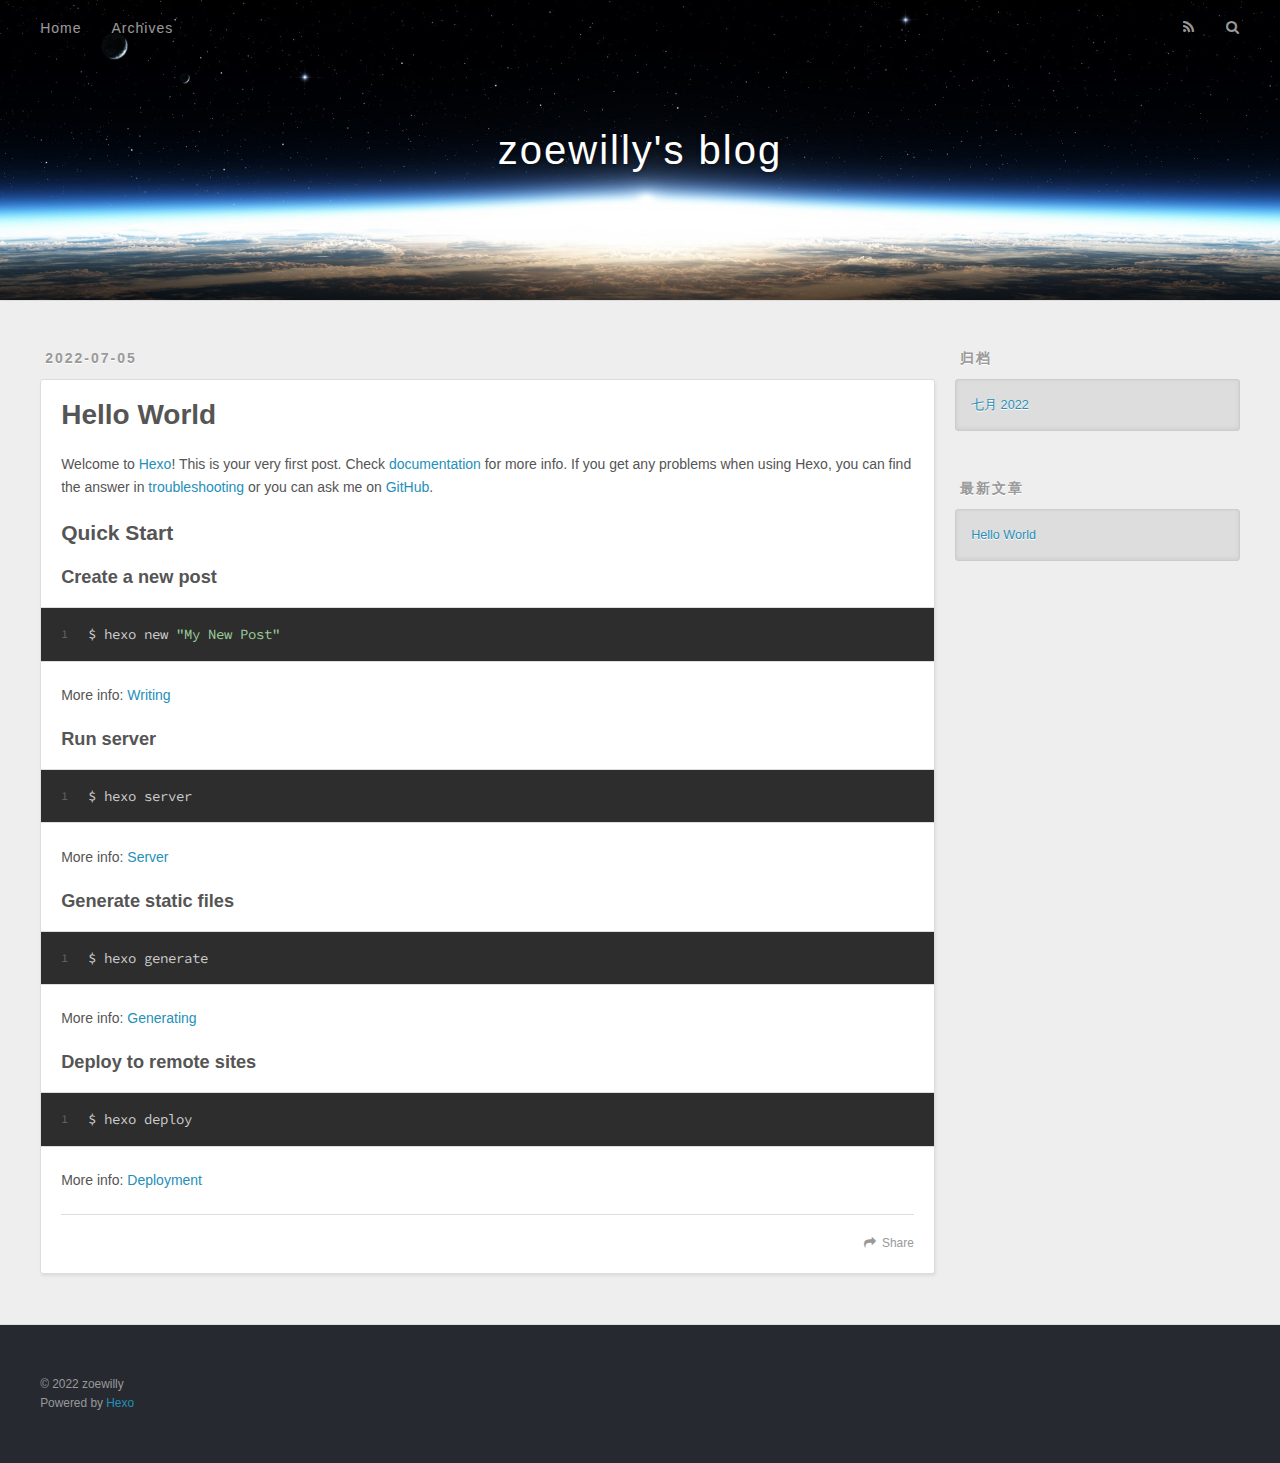
==== index.html @ fbb9c5d8 "Site updated: 2022-07-05 18:04:43" ====
<!DOCTYPE html>
<html>
<head>
  <meta charset="utf-8">
  

  
  <title>zoewilly&#39;s blog</title>
  <meta name="viewport" content="width=device-width, initial-scale=1, maximum-scale=1">
  <meta name="description" content="Study notes and life records, made by Hexo and GitHub">
<meta property="og:type" content="website">
<meta property="og:title" content="zoewilly&#39;s blog">
<meta property="og:url" content="http://example.com/index.html">
<meta property="og:site_name" content="zoewilly&#39;s blog">
<meta property="og:description" content="Study notes and life records, made by Hexo and GitHub">
<meta property="og:locale" content="zh_CN">
<meta property="article:author" content="zoewilly">
<meta property="article:tag" content="Python, Machine Learning, daily life">
<meta name="twitter:card" content="summary">
  
    <link rel="alternate" href="/atom.xml" title="zoewilly&#39;s blog" type="application/atom+xml">
  
  
    <link rel="icon" href="/favicon.png">
  
  
    <link href="//fonts.googleapis.com/css?family=Source+Code+Pro" rel="stylesheet" type="text/css">
  
  
<link rel="stylesheet" href="/css/style.css">

<meta name="generator" content="Hexo 5.4.2"></head>

<body>
  <div id="container">
    <div id="wrap">
      <header id="header">
  <div id="banner"></div>
  <div id="header-outer" class="outer">
    <div id="header-title" class="inner">
      <h1 id="logo-wrap">
        <a href="/" id="logo">zoewilly&#39;s blog</a>
      </h1>
      
    </div>
    <div id="header-inner" class="inner">
      <nav id="main-nav">
        <a id="main-nav-toggle" class="nav-icon"></a>
        
          <a class="main-nav-link" href="/">Home</a>
        
          <a class="main-nav-link" href="/archives">Archives</a>
        
      </nav>
      <nav id="sub-nav">
        
          <a id="nav-rss-link" class="nav-icon" href="/atom.xml" title="RSS Feed"></a>
        
        <a id="nav-search-btn" class="nav-icon" title="搜索"></a>
      </nav>
      <div id="search-form-wrap">
        <form action="//google.com/search" method="get" accept-charset="UTF-8" class="search-form"><input type="search" name="q" class="search-form-input" placeholder="Search"><button type="submit" class="search-form-submit">&#xF002;</button><input type="hidden" name="sitesearch" value="http://example.com"></form>
      </div>
    </div>
  </div>
</header>
      <div class="outer">
        <section id="main">
  
    <article id="post-hello-world" class="article article-type-post" itemscope itemprop="blogPost">
  <div class="article-meta">
    <a href="/2022/07/05/hello-world/" class="article-date">
  <time datetime="2022-07-05T08:31:45.714Z" itemprop="datePublished">2022-07-05</time>
</a>
    
  </div>
  <div class="article-inner">
    
    
      <header class="article-header">
        
  
    <h1 itemprop="name">
      <a class="article-title" href="/2022/07/05/hello-world/">Hello World</a>
    </h1>
  

      </header>
    
    <div class="article-entry" itemprop="articleBody">
      
        <p>Welcome to <a target="_blank" rel="noopener" href="https://hexo.io/">Hexo</a>! This is your very first post. Check <a target="_blank" rel="noopener" href="https://hexo.io/docs/">documentation</a> for more info. If you get any problems when using Hexo, you can find the answer in <a target="_blank" rel="noopener" href="https://hexo.io/docs/troubleshooting.html">troubleshooting</a> or you can ask me on <a target="_blank" rel="noopener" href="https://github.com/hexojs/hexo/issues">GitHub</a>.</p>
<h2 id="Quick-Start"><a href="#Quick-Start" class="headerlink" title="Quick Start"></a>Quick Start</h2><h3 id="Create-a-new-post"><a href="#Create-a-new-post" class="headerlink" title="Create a new post"></a>Create a new post</h3><figure class="highlight bash"><table><tr><td class="gutter"><pre><span class="line">1</span><br></pre></td><td class="code"><pre><span class="line">$ hexo new <span class="string">&quot;My New Post&quot;</span></span><br></pre></td></tr></table></figure>

<p>More info: <a target="_blank" rel="noopener" href="https://hexo.io/docs/writing.html">Writing</a></p>
<h3 id="Run-server"><a href="#Run-server" class="headerlink" title="Run server"></a>Run server</h3><figure class="highlight bash"><table><tr><td class="gutter"><pre><span class="line">1</span><br></pre></td><td class="code"><pre><span class="line">$ hexo server</span><br></pre></td></tr></table></figure>

<p>More info: <a target="_blank" rel="noopener" href="https://hexo.io/docs/server.html">Server</a></p>
<h3 id="Generate-static-files"><a href="#Generate-static-files" class="headerlink" title="Generate static files"></a>Generate static files</h3><figure class="highlight bash"><table><tr><td class="gutter"><pre><span class="line">1</span><br></pre></td><td class="code"><pre><span class="line">$ hexo generate</span><br></pre></td></tr></table></figure>

<p>More info: <a target="_blank" rel="noopener" href="https://hexo.io/docs/generating.html">Generating</a></p>
<h3 id="Deploy-to-remote-sites"><a href="#Deploy-to-remote-sites" class="headerlink" title="Deploy to remote sites"></a>Deploy to remote sites</h3><figure class="highlight bash"><table><tr><td class="gutter"><pre><span class="line">1</span><br></pre></td><td class="code"><pre><span class="line">$ hexo deploy</span><br></pre></td></tr></table></figure>

<p>More info: <a target="_blank" rel="noopener" href="https://hexo.io/docs/one-command-deployment.html">Deployment</a></p>

      
    </div>
    <footer class="article-footer">
      <a data-url="http://example.com/2022/07/05/hello-world/" data-id="cl58087l50000iwuk2r97h44p" class="article-share-link">Share</a>
      
      
    </footer>
  </div>
  
</article>


  


</section>
        
          <aside id="sidebar">
  
    

  
    

  
    
  
    
  <div class="widget-wrap">
    <h3 class="widget-title">归档</h3>
    <div class="widget">
      <ul class="archive-list"><li class="archive-list-item"><a class="archive-list-link" href="/archives/2022/07/">七月 2022</a></li></ul>
    </div>
  </div>


  
    
  <div class="widget-wrap">
    <h3 class="widget-title">最新文章</h3>
    <div class="widget">
      <ul>
        
          <li>
            <a href="/2022/07/05/hello-world/">Hello World</a>
          </li>
        
      </ul>
    </div>
  </div>

  
</aside>
        
      </div>
      <footer id="footer">
  
  <div class="outer">
    <div id="footer-info" class="inner">
      &copy; 2022 zoewilly<br>
      Powered by <a href="http://hexo.io/" target="_blank">Hexo</a>
    </div>
  </div>
</footer>
    </div>
    <nav id="mobile-nav">
  
    <a href="/" class="mobile-nav-link">Home</a>
  
    <a href="/archives" class="mobile-nav-link">Archives</a>
  
</nav>
    

<script src="//ajax.googleapis.com/ajax/libs/jquery/2.0.3/jquery.min.js"></script>


  
<link rel="stylesheet" href="/fancybox/jquery.fancybox.css">

  
<script src="/fancybox/jquery.fancybox.pack.js"></script>




<script src="/js/script.js"></script>




  </div>
</body>
</html>
---- css/style.css ----
body {
  width: 100%;
}
body:before,
body:after {
  content: "";
  display: table;
}
body:after {
  clear: both;
}
html,
body,
div,
span,
applet,
object,
iframe,
h1,
h2,
h3,
h4,
h5,
h6,
p,
blockquote,
pre,
a,
abbr,
acronym,
address,
big,
cite,
code,
del,
dfn,
em,
img,
ins,
kbd,
q,
s,
samp,
small,
strike,
strong,
sub,
sup,
tt,
var,
dl,
dt,
dd,
ol,
ul,
li,
fieldset,
form,
label,
legend,
table,
caption,
tbody,
tfoot,
thead,
tr,
th,
td {
  margin: 0;
  padding: 0;
  border: 0;
  outline: 0;
  font-weight: inherit;
  font-style: inherit;
  font-family: inherit;
  font-size: 100%;
  vertical-align: baseline;
}
body {
  line-height: 1;
  color: #000;
  background: #fff;
}
ol,
ul {
  list-style: none;
}
table {
  border-collapse: separate;
  border-spacing: 0;
  vertical-align: middle;
}
caption,
th,
td {
  text-align: left;
  font-weight: normal;
  vertical-align: middle;
}
a img {
  border: none;
}
input,
button {
  margin: 0;
  padding: 0;
}
input::-moz-focus-inner,
button::-moz-focus-inner {
  border: 0;
  padding: 0;
}
@font-face {
  font-family: FontAwesome;
  font-style: normal;
  font-weight: normal;
  src: url("fonts/fontawesome-webfont.eot?v=#4.0.3");
  src: url("fonts/fontawesome-webfont.eot?#iefix&v=#4.0.3") format("embedded-opentype"), url("fonts/fontawesome-webfont.woff?v=#4.0.3") format("woff"), url("fonts/fontawesome-webfont.ttf?v=#4.0.3") format("truetype"), url("fonts/fontawesome-webfont.svg#fontawesomeregular?v=#4.0.3") format("svg");
}
html,
body,
#container {
  height: 100%;
}
body {
  background: #eee;
  font: 14px -apple-system, BlinkMacSystemFont, "Segoe UI", "Roboto", "Oxygen", "Ubuntu", "Cantarell", "Fira Sans", "Droid Sans", "Helvetica Neue", sans-serif;
  -webkit-text-size-adjust: 100%;
}
.outer {
  max-width: 1220px;
  margin: 0 auto;
  padding: 0 20px;
}
.outer:before,
.outer:after {
  content: "";
  display: table;
}
.outer:after {
  clear: both;
}
.inner {
  display: inline;
  float: left;
  width: 98.33333333333333%;
  margin: 0 0.833333333333333%;
}
.left,
.alignleft {
  float: left;
}
.right,
.alignright {
  float: right;
}
.clear {
  clear: both;
}
#container {
  position: relative;
}
.mobile-nav-on {
  overflow: hidden;
}
#wrap {
  height: 100%;
  width: 100%;
  position: absolute;
  top: 0;
  left: 0;
  -webkit-transition: 0.2s ease-out;
  -moz-transition: 0.2s ease-out;
  -ms-transition: 0.2s ease-out;
  transition: 0.2s ease-out;
  z-index: 1;
  background: #eee;
}
.mobile-nav-on #wrap {
  left: 280px;
}
@media screen and (min-width: 768px) {
  #main {
    display: inline;
    float: left;
    width: 73.33333333333333%;
    margin: 0 0.833333333333333%;
  }
}
.article-date,
.article-category-link,
.archive-year,
.widget-title {
  text-decoration: none;
  text-transform: uppercase;
  letter-spacing: 2px;
  color: #999;
  margin-bottom: 1em;
  margin-left: 5px;
  line-height: 1em;
  text-shadow: 0 1px #fff;
  font-weight: bold;
}
.article-inner,
.archive-article-inner {
  background: #fff;
  -webkit-box-shadow: 1px 2px 3px #ddd;
  box-shadow: 1px 2px 3px #ddd;
  border: 1px solid #ddd;
  border-radius: 3px;
}
.article-entry h1,
.widget h1 {
  font-size: 2em;
}
.article-entry h2,
.widget h2 {
  font-size: 1.5em;
}
.article-entry h3,
.widget h3 {
  font-size: 1.3em;
}
.article-entry h4,
.widget h4 {
  font-size: 1.2em;
}
.article-entry h5,
.widget h5 {
  font-size: 1em;
}
.article-entry h6,
.widget h6 {
  font-size: 1em;
  color: #999;
}
.article-entry hr,
.widget hr {
  border: 1px dashed #ddd;
}
.article-entry strong,
.widget strong {
  font-weight: bold;
}
.article-entry em,
.widget em,
.article-entry cite,
.widget cite {
  font-style: italic;
}
.article-entry sup,
.widget sup,
.article-entry sub,
.widget sub {
  font-size: 0.75em;
  line-height: 0;
  position: relative;
  vertical-align: baseline;
}
.article-entry sup,
.widget sup {
  top: -0.5em;
}
.article-entry sub,
.widget sub {
  bottom: -0.2em;
}
.article-entry small,
.widget small {
  font-size: 0.85em;
}
.article-entry acronym,
.widget acronym,
.article-entry abbr,
.widget abbr {
  border-bottom: 1px dotted;
}
.article-entry ul,
.widget ul,
.article-entry ol,
.widget ol,
.article-entry dl,
.widget dl {
  margin: 0 20px;
  line-height: 1.6em;
}
.article-entry ul ul,
.widget ul ul,
.article-entry ol ul,
.widget ol ul,
.article-entry ul ol,
.widget ul ol,
.article-entry ol ol,
.widget ol ol {
  margin-top: 0;
  margin-bottom: 0;
}
.article-entry ul,
.widget ul {
  list-style: disc;
}
.article-entry ol,
.widget ol {
  list-style: decimal;
}
.article-entry dt,
.widget dt {
  font-weight: bold;
}
#header {
  height: 300px;
  position: relative;
  border-bottom: 1px solid #ddd;
}
#header:before,
#header:after {
  content: "";
  position: absolute;
  left: 0;
  right: 0;
  height: 40px;
}
#header:before {
  top: 0;
  background: -webkit-linear-gradient(rgba(0,0,0,0.2), transparent);
  background: -moz-linear-gradient(rgba(0,0,0,0.2), transparent);
  background: -ms-linear-gradient(rgba(0,0,0,0.2), transparent);
  background: linear-gradient(rgba(0,0,0,0.2), transparent);
}
#header:after {
  bottom: 0;
  background: -webkit-linear-gradient(transparent, rgba(0,0,0,0.2));
  background: -moz-linear-gradient(transparent, rgba(0,0,0,0.2));
  background: -ms-linear-gradient(transparent, rgba(0,0,0,0.2));
  background: linear-gradient(transparent, rgba(0,0,0,0.2));
}
#header-outer {
  height: 100%;
  position: relative;
}
#header-inner {
  position: relative;
  overflow: hidden;
}
#banner {
  position: absolute;
  top: 0;
  left: 0;
  width: 100%;
  height: 100%;
  background: url("images/banner.jpg") center #000;
  background-size: cover;
  z-index: -1;
}
#header-title {
  text-align: center;
  height: 40px;
  position: absolute;
  top: 50%;
  left: 0;
  margin-top: -20px;
}
#logo,
#subtitle {
  text-decoration: none;
  color: #fff;
  font-weight: 300;
  text-shadow: 0 1px 4px rgba(0,0,0,0.3);
}
#logo {
  font-size: 40px;
  line-height: 40px;
  letter-spacing: 2px;
}
#subtitle {
  font-size: 16px;
  line-height: 16px;
  letter-spacing: 1px;
}
#subtitle-wrap {
  margin-top: 16px;
}
#main-nav {
  float: left;
  margin-left: -15px;
}
.nav-icon,
.main-nav-link {
  float: left;
  color: #fff;
  opacity: 0.6;
  text-decoration: none;
  text-shadow: 0 1px rgba(0,0,0,0.2);
  -webkit-transition: opacity 0.2s;
  -moz-transition: opacity 0.2s;
  -ms-transition: opacity 0.2s;
  transition: opacity 0.2s;
  display: block;
  padding: 20px 15px;
}
.nav-icon:hover,
.main-nav-link:hover {
  opacity: 1;
}
.nav-icon {
  font-family: FontAwesome;
  text-align: center;
  font-size: 14px;
  width: 14px;
  height: 14px;
  padding: 20px 15px;
  position: relative;
  cursor: pointer;
}
.main-nav-link {
  font-weight: 300;
  letter-spacing: 1px;
}
@media screen and (max-width: 479px) {
  .main-nav-link {
    display: none;
  }
}
#main-nav-toggle {
  display: none;
}
#main-nav-toggle:before {
  content: "\f0c9";
}
@media screen and (max-width: 479px) {
  #main-nav-toggle {
    display: block;
  }
}
#sub-nav {
  float: right;
  margin-right: -15px;
}
#nav-rss-link:before {
  content: "\f09e";
}
#nav-search-btn:before {
  content: "\f002";
}
#search-form-wrap {
  position: absolute;
  top: 15px;
  width: 150px;
  height: 30px;
  right: -150px;
  opacity: 0;
  -webkit-transition: 0.2s ease-out;
  -moz-transition: 0.2s ease-out;
  -ms-transition: 0.2s ease-out;
  transition: 0.2s ease-out;
}
#search-form-wrap.on {
  opacity: 1;
  right: 0;
}
@media screen and (max-width: 479px) {
  #search-form-wrap {
    width: 100%;
    right: -100%;
  }
}
.search-form {
  position: absolute;
  top: 0;
  left: 0;
  right: 0;
  background: #fff;
  padding: 5px 15px;
  border-radius: 15px;
  -webkit-box-shadow: 0 0 10px rgba(0,0,0,0.3);
  box-shadow: 0 0 10px rgba(0,0,0,0.3);
}
.search-form-input {
  border: none;
  background: none;
  color: #555;
  width: 100%;
  font: 13px -apple-system, BlinkMacSystemFont, "Segoe UI", "Roboto", "Oxygen", "Ubuntu", "Cantarell", "Fira Sans", "Droid Sans", "Helvetica Neue", sans-serif;
  outline: none;
}
.search-form-input::-webkit-search-results-decoration,
.search-form-input::-webkit-search-cancel-button {
  -webkit-appearance: none;
}
.search-form-submit {
  position: absolute;
  top: 50%;
  right: 10px;
  margin-top: -7px;
  font: 13px FontAwesome;
  border: none;
  background: none;
  color: #bbb;
  cursor: pointer;
}
.search-form-submit:hover,
.search-form-submit:focus {
  color: #777;
}
.article {
  margin: 50px 0;
}
.article-inner {
  overflow: hidden;
}
.article-meta:before,
.article-meta:after {
  content: "";
  display: table;
}
.article-meta:after {
  clear: both;
}
.article-date {
  float: left;
}
.article-category {
  float: left;
  line-height: 1em;
  color: #ccc;
  text-shadow: 0 1px #fff;
  margin-left: 8px;
}
.article-category:before {
  content: "\2022";
}
.article-category-link {
  margin: 0 12px 1em;
}
.article-header {
  padding: 20px 20px 0;
}
.article-title {
  text-decoration: none;
  font-size: 2em;
  font-weight: bold;
  color: #555;
  line-height: 1.1em;
  -webkit-transition: color 0.2s;
  -moz-transition: color 0.2s;
  -ms-transition: color 0.2s;
  transition: color 0.2s;
}
a.article-title:hover {
  color: #258fb8;
}
.article-entry {
  color: #555;
  padding: 0 20px;
}
.article-entry:before,
.article-entry:after {
  content: "";
  display: table;
}
.article-entry:after {
  clear: both;
}
.article-entry p,
.article-entry table {
  line-height: 1.6em;
  margin: 1.6em 0;
}
.article-entry h1,
.article-entry h2,
.article-entry h3,
.article-entry h4,
.article-entry h5,
.article-entry h6 {
  font-weight: bold;
}
.article-entry h1,
.article-entry h2,
.article-entry h3,
.article-entry h4,
.article-entry h5,
.article-entry h6 {
  line-height: 1.1em;
  margin: 1.1em 0;
}
.article-entry a {
  color: #258fb8;
  text-decoration: none;
}
.article-entry a:hover {
  text-decoration: underline;
}
.article-entry ul,
.article-entry ol,
.article-entry dl {
  margin-top: 1.6em;
  margin-bottom: 1.6em;
}
.article-entry img,
.article-entry video {
  max-width: 100%;
  height: auto;
  display: block;
  margin: auto;
}
.article-entry iframe {
  border: none;
}
.article-entry table {
  width: 100%;
  border-collapse: collapse;
  border-spacing: 0;
}
.article-entry th {
  font-weight: bold;
  border-bottom: 3px solid #ddd;
  padding-bottom: 0.5em;
}
.article-entry td {
  border-bottom: 1px solid #ddd;
  padding: 10px 0;
}
.article-entry blockquote {
  font-family: Georgia, "Times New Roman", serif;
  font-size: 1.4em;
  margin: 1.6em 20px;
  text-align: center;
}
.article-entry blockquote footer {
  font-size: 14px;
  margin: 1.6em 0;
  font-family: -apple-system, BlinkMacSystemFont, "Segoe UI", "Roboto", "Oxygen", "Ubuntu", "Cantarell", "Fira Sans", "Droid Sans", "Helvetica Neue", sans-serif;
}
.article-entry blockquote footer cite:before {
  content: "—";
  padding: 0 0.5em;
}
.article-entry .pullquote {
  text-align: left;
  width: 45%;
  margin: 0;
}
.article-entry .pullquote.left {
  margin-left: 0.5em;
  margin-right: 1em;
}
.article-entry .pullquote.right {
  margin-right: 0.5em;
  margin-left: 1em;
}
.article-entry .caption {
  color: #999;
  display: block;
  font-size: 0.9em;
  margin-top: 0.5em;
  position: relative;
  text-align: center;
}
.article-entry .video-container {
  position: relative;
  padding-top: 56.25%;
  height: 0;
  overflow: hidden;
}
.article-entry .video-container iframe,
.article-entry .video-container object,
.article-entry .video-container embed {
  position: absolute;
  top: 0;
  left: 0;
  width: 100%;
  height: 100%;
  margin-top: 0;
}
.article-more-link a {
  display: inline-block;
  line-height: 1em;
  padding: 6px 15px;
  border-radius: 15px;
  background: #eee;
  color: #999;
  text-shadow: 0 1px #fff;
  text-decoration: none;
}
.article-more-link a:hover {
  background: #258fb8;
  color: #fff;
  text-decoration: none;
  text-shadow: 0 1px #1e7293;
}
.article-footer {
  font-size: 0.85em;
  line-height: 1.6em;
  border-top: 1px solid #ddd;
  padding-top: 1.6em;
  margin: 0 20px 20px;
}
.article-footer:before,
.article-footer:after {
  content: "";
  display: table;
}
.article-footer:after {
  clear: both;
}
.article-footer a {
  color: #999;
  text-decoration: none;
}
.article-footer a:hover {
  color: #555;
}
.article-tag-list-item {
  float: left;
  margin-right: 10px;
}
.article-tag-list-link:before {
  content: "#";
}
.article-comment-link {
  float: right;
}
.article-comment-link:before {
  content: "\f075";
  font-family: FontAwesome;
  padding-right: 8px;
}
.article-share-link {
  cursor: pointer;
  float: right;
  margin-left: 20px;
}
.article-share-link:before {
  content: "\f064";
  font-family: FontAwesome;
  padding-right: 6px;
}
#article-nav {
  position: relative;
}
#article-nav:before,
#article-nav:after {
  content: "";
  display: table;
}
#article-nav:after {
  clear: both;
}
@media screen and (min-width: 768px) {
  #article-nav {
    margin: 50px 0;
  }
  #article-nav:before {
    width: 8px;
    height: 8px;
    position: absolute;
    top: 50%;
    left: 50%;
    margin-top: -4px;
    margin-left: -4px;
    content: "";
    border-radius: 50%;
    background: #ddd;
    -webkit-box-shadow: 0 1px 2px #fff;
    box-shadow: 0 1px 2px #fff;
  }
}
.article-nav-link-wrap {
  text-decoration: none;
  text-shadow: 0 1px #fff;
  color: #999;
  -webkit-box-sizing: border-box;
  -moz-box-sizing: border-box;
  box-sizing: border-box;
  margin-top: 50px;
  text-align: center;
  display: block;
}
.article-nav-link-wrap:hover {
  color: #555;
}
@media screen and (min-width: 768px) {
  .article-nav-link-wrap {
    width: 50%;
    margin-top: 0;
  }
}
@media screen and (min-width: 768px) {
  #article-nav-newer {
    float: left;
    text-align: right;
    padding-right: 20px;
  }
}
@media screen and (min-width: 768px) {
  #article-nav-older {
    float: right;
    text-align: left;
    padding-left: 20px;
  }
}
.article-nav-caption {
  text-transform: uppercase;
  letter-spacing: 2px;
  color: #ddd;
  line-height: 1em;
  font-weight: bold;
}
#article-nav-newer .article-nav-caption {
  margin-right: -2px;
}
.article-nav-title {
  font-size: 0.85em;
  line-height: 1.6em;
  margin-top: 0.5em;
}
.article-share-box {
  position: absolute;
  display: none;
  background: #fff;
  -webkit-box-shadow: 1px 2px 10px rgba(0,0,0,0.2);
  box-shadow: 1px 2px 10px rgba(0,0,0,0.2);
  border-radius: 3px;
  margin-left: -145px;
  overflow: hidden;
  z-index: 1;
}
.article-share-box.on {
  display: block;
}
.article-share-input {
  width: 100%;
  background: none;
  -webkit-box-sizing: border-box;
  -moz-box-sizing: border-box;
  box-sizing: border-box;
  font: 14px -apple-system, BlinkMacSystemFont, "Segoe UI", "Roboto", "Oxygen", "Ubuntu", "Cantarell", "Fira Sans", "Droid Sans", "Helvetica Neue", sans-serif;
  padding: 0 15px;
  color: #555;
  outline: none;
  border: 1px solid #ddd;
  border-radius: 3px 3px 0 0;
  height: 36px;
  line-height: 36px;
}
.article-share-links {
  background: #eee;
}
.article-share-links:before,
.article-share-links:after {
  content: "";
  display: table;
}
.article-share-links:after {
  clear: both;
}
.article-share-twitter,
.article-share-facebook,
.article-share-pinterest,
.article-share-google {
  width: 50px;
  height: 36px;
  display: block;
  float: left;
  position: relative;
  color: #999;
  text-shadow: 0 1px #fff;
}
.article-share-twitter:before,
.article-share-facebook:before,
.article-share-pinterest:before,
.article-share-google:before {
  font-size: 20px;
  font-family: FontAwesome;
  width: 20px;
  height: 20px;
  position: absolute;
  top: 50%;
  left: 50%;
  margin-top: -10px;
  margin-left: -10px;
  text-align: center;
}
.article-share-twitter:hover,
.article-share-facebook:hover,
.article-share-pinterest:hover,
.article-share-google:hover {
  color: #fff;
}
.article-share-twitter:before {
  content: "\f099";
}
.article-share-twitter:hover {
  background: #00aced;
  text-shadow: 0 1px #008abe;
}
.article-share-facebook:before {
  content: "\f09a";
}
.article-share-facebook:hover {
  background: #3b5998;
  text-shadow: 0 1px #2f477a;
}
.article-share-pinterest:before {
  content: "\f0d2";
}
.article-share-pinterest:hover {
  background: #cb2027;
  text-shadow: 0 1px #a21a1f;
}
.article-share-google:before {
  content: "\f0d5";
}
.article-share-google:hover {
  background: #dd4b39;
  text-shadow: 0 1px #be3221;
}
.article-gallery {
  background: #000;
  position: relative;
}
.article-gallery-photos {
  position: relative;
  overflow: hidden;
}
.article-gallery-img {
  display: none;
  max-width: 100%;
}
.article-gallery-img:first-child {
  display: block;
}
.article-gallery-img.loaded {
  position: absolute;
  display: block;
}
.article-gallery-img img {
  display: block;
  max-width: 100%;
  margin: 0 auto;
}
#comments {
  background: #fff;
  -webkit-box-shadow: 1px 2px 3px #ddd;
  box-shadow: 1px 2px 3px #ddd;
  padding: 20px;
  border: 1px solid #ddd;
  border-radius: 3px;
  margin: 50px 0;
}
#comments a {
  color: #258fb8;
}
.archives-wrap {
  margin: 50px 0;
}
.archives:before,
.archives:after {
  content: "";
  display: table;
}
.archives:after {
  clear: both;
}
.archive-year-wrap {
  margin-bottom: 1em;
}
.archives {
  -webkit-column-gap: 10px;
  -moz-column-gap: 10px;
  column-gap: 10px;
}
@media screen and (min-width: 480px) and (max-width: 767px) {
  .archives {
    -webkit-column-count: 2;
    -moz-column-count: 2;
    column-count: 2;
  }
}
@media screen and (min-width: 768px) {
  .archives {
    -webkit-column-count: 3;
    -moz-column-count: 3;
    column-count: 3;
  }
}
.archive-article {
  -webkit-column-break-inside: avoid;
  page-break-inside: avoid;
  overflow: hidden;
  break-inside: avoid-column;
}
.archive-article-inner {
  padding: 10px;
  margin-bottom: 15px;
}
.archive-article-title {
  text-decoration: none;
  font-weight: bold;
  color: #555;
  -webkit-transition: color 0.2s;
  -moz-transition: color 0.2s;
  -ms-transition: color 0.2s;
  transition: color 0.2s;
  line-height: 1.6em;
}
.archive-article-title:hover {
  color: #258fb8;
}
.archive-article-footer {
  margin-top: 1em;
}
.archive-article-date {
  color: #999;
  text-decoration: none;
  font-size: 0.85em;
  line-height: 1em;
  margin-bottom: 0.5em;
  display: block;
}
#page-nav {
  margin: 50px auto;
  background: #fff;
  -webkit-box-shadow: 1px 2px 3px #ddd;
  box-shadow: 1px 2px 3px #ddd;
  border: 1px solid #ddd;
  border-radius: 3px;
  text-align: center;
  color: #999;
  overflow: hidden;
}
#page-nav:before,
#page-nav:after {
  content: "";
  display: table;
}
#page-nav:after {
  clear: both;
}
#page-nav a,
#page-nav span {
  padding: 10px 20px;
  line-height: 1;
  height: 2ex;
}
#page-nav a {
  color: #999;
  text-decoration: none;
}
#page-nav a:hover {
  background: #999;
  color: #fff;
}
#page-nav .prev {
  float: left;
}
#page-nav .next {
  float: right;
}
#page-nav .page-number {
  display: inline-block;
}
@media screen and (max-width: 479px) {
  #page-nav .page-number {
    display: none;
  }
}
#page-nav .current {
  color: #555;
  font-weight: bold;
}
#page-nav .space {
  color: #ddd;
}
#footer {
  background: #262a30;
  padding: 50px 0;
  border-top: 1px solid #ddd;
  color: #999;
}
#footer a {
  color: #258fb8;
  text-decoration: none;
}
#footer a:hover {
  text-decoration: underline;
}
#footer-info {
  line-height: 1.6em;
  font-size: 0.85em;
}
.article-entry pre,
.article-entry .highlight {
  background: #2d2d2d;
  margin: 0 -20px;
  padding: 15px 20px;
  border-style: solid;
  border-color: #ddd;
  border-width: 1px 0;
  overflow: auto;
  color: #ccc;
  line-height: 22.400000000000002px;
}
.article-entry .highlight .gutter pre,
.article-entry .gist .gist-file .gist-data .line-numbers {
  color: #666;
  font-size: 0.85em;
}
.article-entry pre,
.article-entry code {
  font-family: "Source Code Pro", Consolas, Monaco, Menlo, Consolas, monospace;
}
.article-entry code {
  background: #eee;
  text-shadow: 0 1px #fff;
  padding: 0 0.3em;
}
.article-entry pre code {
  background: none;
  text-shadow: none;
  padding: 0;
}
.article-entry .highlight pre {
  border: none;
  margin: 0;
  padding: 0;
}
.article-entry .highlight table {
  margin: 0;
  width: auto;
}
.article-entry .highlight td {
  border: none;
  padding: 0;
}
.article-entry .highlight figcaption {
  font-size: 0.85em;
  color: #999;
  line-height: 1em;
  margin-bottom: 1em;
}
.article-entry .highlight figcaption:before,
.article-entry .highlight figcaption:after {
  content: "";
  display: table;
}
.article-entry .highlight figcaption:after {
  clear: both;
}
.article-entry .highlight figcaption a {
  float: right;
}
.article-entry .highlight .gutter pre {
  text-align: right;
  padding-right: 20px;
}
.article-entry .highlight .line {
  height: 22.400000000000002px;
}
.article-entry .highlight .line.marked {
  background: #515151;
}
.article-entry .gist {
  margin: 0 -20px;
  border-style: solid;
  border-color: #ddd;
  border-width: 1px 0;
  background: #2d2d2d;
  padding: 15px 20px 15px 0;
}
.article-entry .gist .gist-file {
  border: none;
  font-family: "Source Code Pro", Consolas, Monaco, Menlo, Consolas, monospace;
  margin: 0;
}
.article-entry .gist .gist-file .gist-data {
  background: none;
  border: none;
}
.article-entry .gist .gist-file .gist-data .line-numbers {
  background: none;
  border: none;
  padding: 0 20px 0 0;
}
.article-entry .gist .gist-file .gist-data .line-data {
  padding: 0 !important;
}
.article-entry .gist .gist-file .highlight {
  margin: 0;
  padding: 0;
  border: none;
}
.article-entry .gist .gist-file .gist-meta {
  background: #2d2d2d;
  color: #999;
  font: 0.85em -apple-system, BlinkMacSystemFont, "Segoe UI", "Roboto", "Oxygen", "Ubuntu", "Cantarell", "Fira Sans", "Droid Sans", "Helvetica Neue", sans-serif;
  text-shadow: 0 0;
  padding: 0;
  margin-top: 1em;
  margin-left: 20px;
}
.article-entry .gist .gist-file .gist-meta a {
  color: #258fb8;
  font-weight: normal;
}
.article-entry .gist .gist-file .gist-meta a:hover {
  text-decoration: underline;
}
pre .comment,
pre .title {
  color: #999;
}
pre .variable,
pre .attribute,
pre .tag,
pre .regexp,
pre .ruby .constant,
pre .xml .tag .title,
pre .xml .pi,
pre .xml .doctype,
pre .html .doctype,
pre .css .id,
pre .css .class,
pre .css .pseudo {
  color: #f2777a;
}
pre .number,
pre .preprocessor,
pre .built_in,
pre .literal,
pre .params,
pre .constant {
  color: #f99157;
}
pre .class,
pre .ruby .class .title,
pre .css .rules .attribute {
  color: #9c9;
}
pre .string,
pre .value,
pre .inheritance,
pre .header,
pre .ruby .symbol,
pre .xml .cdata {
  color: #9c9;
}
pre .css .hexcolor {
  color: #6cc;
}
pre .function,
pre .python .decorator,
pre .python .title,
pre .ruby .function .title,
pre .ruby .title .keyword,
pre .perl .sub,
pre .javascript .title,
pre .coffeescript .title {
  color: #69c;
}
pre .keyword,
pre .javascript .function {
  color: #c9c;
}
@media screen and (max-width: 479px) {
  #mobile-nav {
    position: absolute;
    top: 0;
    left: 0;
    width: 280px;
    height: 100%;
    background: #191919;
    border-right: 1px solid #fff;
  }
}
@media screen and (max-width: 479px) {
  .mobile-nav-link {
    display: block;
    color: #999;
    text-decoration: none;
    padding: 15px 20px;
    font-weight: bold;
  }
  .mobile-nav-link:hover {
    color: #fff;
  }
}
@media screen and (min-width: 768px) {
  #sidebar {
    display: inline;
    float: left;
    width: 23.333333333333332%;
    margin: 0 0.833333333333333%;
  }
}
.widget-wrap {
  margin: 50px 0;
}
.widget {
  color: #777;
  text-shadow: 0 1px #fff;
  background: #ddd;
  -webkit-box-shadow: 0 -1px 4px #ccc inset;
  box-shadow: 0 -1px 4px #ccc inset;
  border: 1px solid #ccc;
  padding: 15px;
  border-radius: 3px;
}
.widget a {
  color: #258fb8;
  text-decoration: none;
}
.widget a:hover {
  text-decoration: underline;
}
.widget ul ul,
.widget ol ul,
.widget dl ul,
.widget ul ol,
.widget ol ol,
.widget dl ol,
.widget ul dl,
.widget ol dl,
.widget dl dl {
  margin-left: 15px;
  list-style: disc;
}
.widget {
  line-height: 1.6em;
  word-wrap: break-word;
  font-size: 0.9em;
}
.widget ul,
.widget ol {
  list-style: none;
  margin: 0;
}
.widget ul ul,
.widget ol ul,
.widget ul ol,
.widget ol ol {
  margin: 0 20px;
}
.widget ul ul,
.widget ol ul {
  list-style: disc;
}
.widget ul ol,
.widget ol ol {
  list-style: decimal;
}
.category-list-count,
.tag-list-count,
.archive-list-count {
  padding-left: 5px;
  color: #999;
  font-size: 0.85em;
}
.category-list-count:before,
.tag-list-count:before,
.archive-list-count:before {
  content: "(";
}
.category-list-count:after,
.tag-list-count:after,
.archive-list-count:after {
  content: ")";
}
.tagcloud a {
  margin-right: 5px;
  display: inline-block;
}
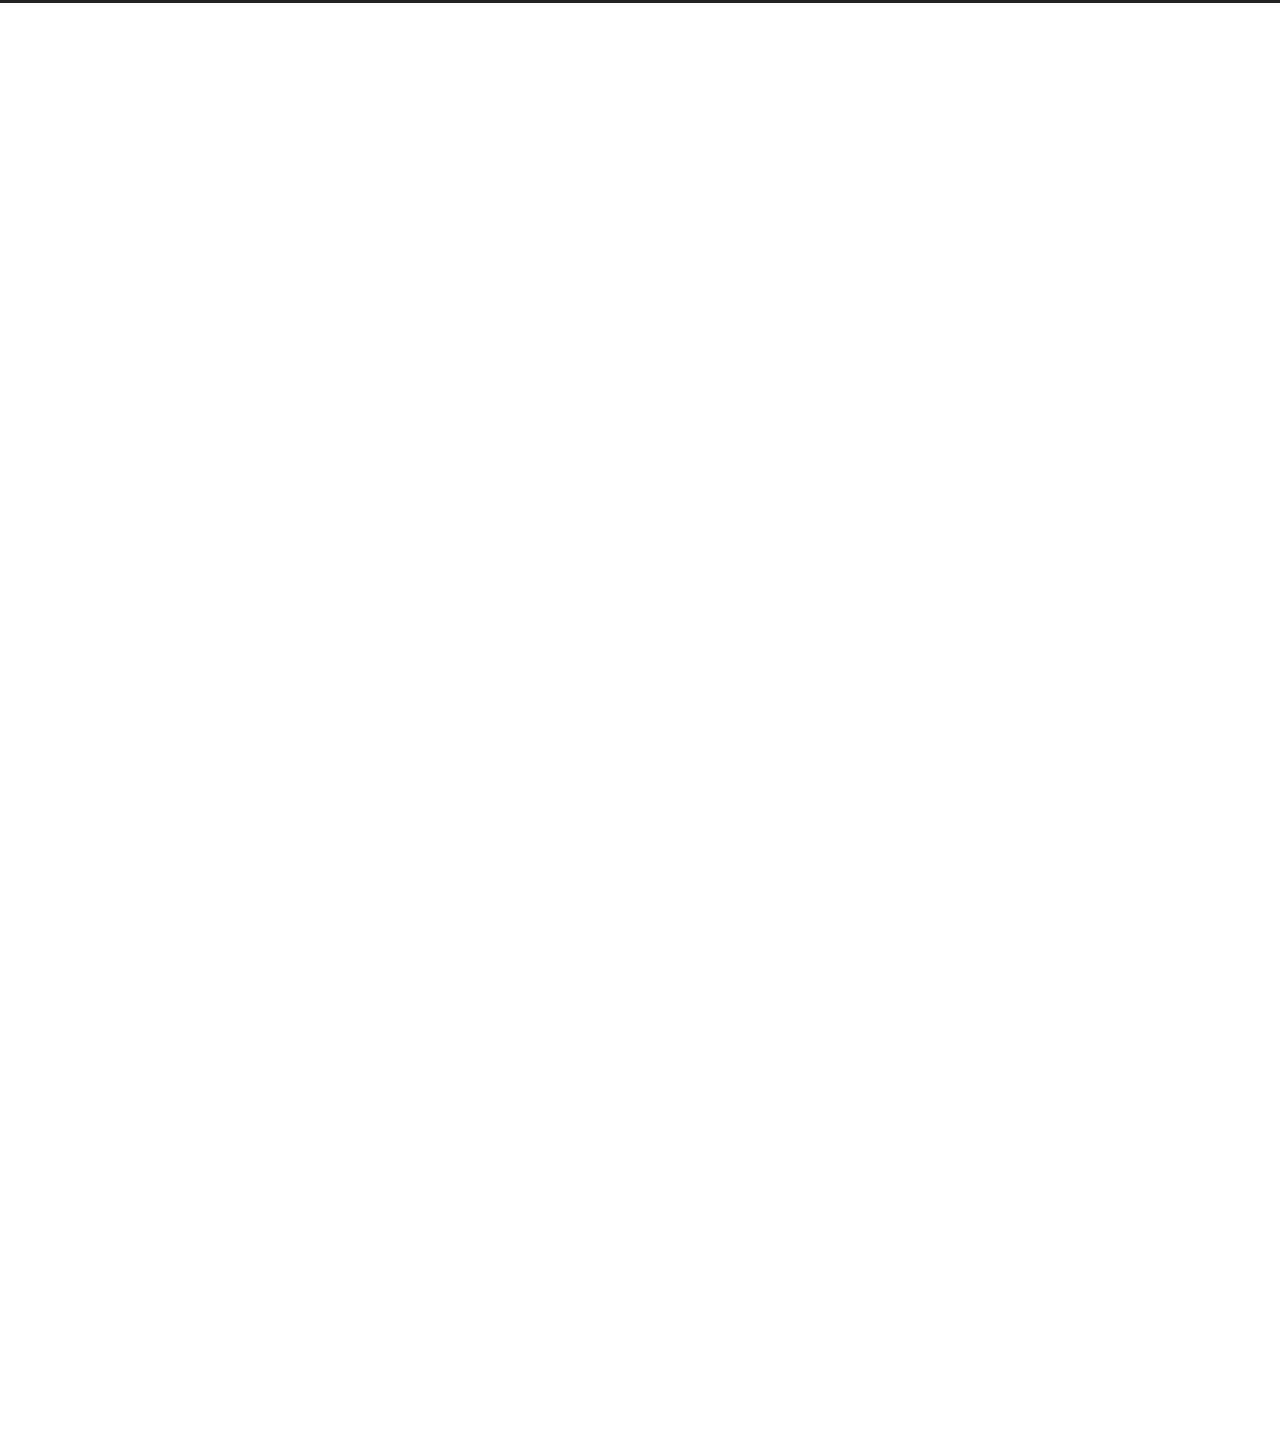
==== commit 32e0bb70: "Site updated: 2022-07-05 21:18:35" ====
--- a/index.html
+++ b/index.html
@@ -1,13 +1,26 @@
 <!DOCTYPE html>
-<html>
+<html lang="zh-CN">
 <head>
-  <meta charset="utf-8">
-  
-
-  
-  <title>zoewilly&#39;s blog</title>
-  <meta name="viewport" content="width=device-width, initial-scale=1, maximum-scale=1">
-  <meta name="description" content="Study notes and life records, made by Hexo and GitHub">
+  <meta charset="UTF-8">
+<meta name="viewport" content="width=device-width">
+<meta name="theme-color" content="#222"><meta name="generator" content="Hexo 5.4.2">
+
+
+  <link rel="apple-touch-icon" sizes="180x180" href="/images/apple-touch-icon-next.png">
+  <link rel="icon" type="image/png" sizes="32x32" href="/images/favicon-32x32-next.png">
+  <link rel="icon" type="image/png" sizes="16x16" href="/images/favicon-16x16-next.png">
+  <link rel="mask-icon" href="/images/logo.svg" color="#222">
+
+<link rel="stylesheet" href="/css/main.css">
+
+
+
+<link rel="stylesheet" href="https://cdnjs.cloudflare.com/ajax/libs/font-awesome/6.1.1/css/all.min.css" integrity="sha256-DfWjNxDkM94fVBWx1H5BMMp0Zq7luBlV8QRcSES7s+0=" crossorigin="anonymous">
+  <link rel="stylesheet" href="https://cdnjs.cloudflare.com/ajax/libs/animate.css/3.1.1/animate.min.css" integrity="sha256-PR7ttpcvz8qrF57fur/yAx1qXMFJeJFiA6pSzWi0OIE=" crossorigin="anonymous">
+
+<script class="next-config" data-name="main" type="application/json">{"hostname":"example.com","root":"/","images":"/images","scheme":"Muse","darkmode":false,"version":"8.12.1","exturl":false,"sidebar":{"position":"left","display":"post","padding":18,"offset":12},"copycode":{"enable":false,"style":null},"bookmark":{"enable":false,"color":"#222","save":"auto"},"mediumzoom":false,"lazyload":false,"pangu":false,"comments":{"style":"tabs","active":null,"storage":true,"lazyload":false,"nav":null},"stickytabs":false,"motion":{"enable":true,"async":false,"transition":{"post_block":"fadeIn","post_header":"fadeInDown","post_body":"fadeInDown","coll_header":"fadeInLeft","sidebar":"fadeInUp"}},"prism":false,"i18n":{"placeholder":"搜索...","empty":"没有找到任何搜索结果：${query}","hits_time":"找到 ${hits} 个搜索结果（用时 ${time} 毫秒）","hits":"找到 ${hits} 个搜索结果"}}</script><script src="/js/config.js"></script>
+
+    <meta name="description" content="Study notes and life records, made by Hexo and GitHub">
 <meta property="og:type" content="website">
 <meta property="og:title" content="zoewilly&#39;s blog">
 <meta property="og:url" content="http://example.com/index.html">
@@ -17,79 +30,179 @@
 <meta property="article:author" content="zoewilly">
 <meta property="article:tag" content="Python, Machine Learning, daily life">
 <meta name="twitter:card" content="summary">
-  
-    <link rel="alternate" href="/atom.xml" title="zoewilly&#39;s blog" type="application/atom+xml">
-  
-  
-    <link rel="icon" href="/favicon.png">
-  
-  
-    <link href="//fonts.googleapis.com/css?family=Source+Code+Pro" rel="stylesheet" type="text/css">
-  
-  
-<link rel="stylesheet" href="/css/style.css">
-
-<meta name="generator" content="Hexo 5.4.2"></head>
-
-<body>
-  <div id="container">
-    <div id="wrap">
-      <header id="header">
-  <div id="banner"></div>
-  <div id="header-outer" class="outer">
-    <div id="header-title" class="inner">
-      <h1 id="logo-wrap">
-        <a href="/" id="logo">zoewilly&#39;s blog</a>
-      </h1>
+
+
+<link rel="canonical" href="http://example.com/">
+
+
+
+<script class="next-config" data-name="page" type="application/json">{"sidebar":"","isHome":true,"isPost":false,"lang":"zh-CN","comments":"","permalink":"","path":"index.html","title":""}</script>
+
+<script class="next-config" data-name="calendar" type="application/json">""</script>
+<title>zoewilly's blog</title>
+  
+
+
+
+
+
+  <noscript>
+    <link rel="stylesheet" href="/css/noscript.css">
+  </noscript>
+</head>
+
+<body itemscope itemtype="http://schema.org/WebPage" class="use-motion">
+  <div class="headband"></div>
+
+  <main class="main">
+    <header class="header" itemscope itemtype="http://schema.org/WPHeader">
+      <div class="header-inner"><div class="site-brand-container">
+  <div class="site-nav-toggle">
+    <div class="toggle" aria-label="切换导航栏" role="button">
+    </div>
+  </div>
+
+  <div class="site-meta">
+
+    <a href="/" class="brand" rel="start">
+      <i class="logo-line"></i>
+      <h1 class="site-title">zoewilly's blog</h1>
+      <i class="logo-line"></i>
+    </a>
+      <p class="site-subtitle" itemprop="description">self-discipline</p>
+  </div>
+
+  <div class="site-nav-right">
+    <div class="toggle popup-trigger">
+    </div>
+  </div>
+</div>
+
+
+
+
+
+
+
+</div>
+        
+  
+  <div class="toggle sidebar-toggle" role="button">
+    <span class="toggle-line"></span>
+    <span class="toggle-line"></span>
+    <span class="toggle-line"></span>
+  </div>
+
+  <aside class="sidebar">
+
+    <div class="sidebar-inner sidebar-overview-active">
+      <ul class="sidebar-nav">
+        <li class="sidebar-nav-toc">
+          文章目录
+        </li>
+        <li class="sidebar-nav-overview">
+          站点概览
+        </li>
+      </ul>
+
+      <div class="sidebar-panel-container">
+        <!--noindex-->
+        <div class="post-toc-wrap sidebar-panel">
+        </div>
+        <!--/noindex-->
+
+        <div class="site-overview-wrap sidebar-panel">
+          <div class="site-author site-overview-item animated" itemprop="author" itemscope itemtype="http://schema.org/Person">
+  <p class="site-author-name" itemprop="name">zoewilly</p>
+  <div class="site-description" itemprop="description">Study notes and life records, made by Hexo and GitHub</div>
+</div>
+<div class="site-state-wrap site-overview-item animated">
+  <nav class="site-state">
+      <div class="site-state-item site-state-posts">
+        <a href="/archives/">
+          <span class="site-state-item-count">1</span>
+          <span class="site-state-item-name">日志</span>
+        </a>
+      </div>
+  </nav>
+</div>
+
+
+
+        </div>
+      </div>
+    </div>
+  </aside>
+  <div class="sidebar-dimmer"></div>
+
+
+    </header>
+
+    
+  <div class="back-to-top" role="button" aria-label="返回顶部">
+    <i class="fa fa-arrow-up"></i>
+    <span>0%</span>
+  </div>
+
+<noscript>
+  <div class="noscript-warning">Theme NexT works best with JavaScript enabled</div>
+</noscript>
+
+
+    <div class="main-inner index posts-expand">
+
+    
+
+
+<div class="post-block">
+  
+  
+
+  <article itemscope itemtype="http://schema.org/Article" class="post-content" lang="">
+    <link itemprop="mainEntityOfPage" href="http://example.com/2022/07/05/hello-world/">
+
+    <span hidden itemprop="author" itemscope itemtype="http://schema.org/Person">
+      <meta itemprop="image" content="/images/avatar.gif">
+      <meta itemprop="name" content="zoewilly">
+    </span>
+
+    <span hidden itemprop="publisher" itemscope itemtype="http://schema.org/Organization">
+      <meta itemprop="name" content="zoewilly's blog">
+      <meta itemprop="description" content="Study notes and life records, made by Hexo and GitHub">
+    </span>
+
+    <span hidden itemprop="post" itemscope itemtype="http://schema.org/CreativeWork">
+      <meta itemprop="name" content="undefined | zoewilly's blog">
+      <meta itemprop="description" content="">
+    </span>
+      <header class="post-header">
+        <h2 class="post-title" itemprop="name headline">
+          <a href="/2022/07/05/hello-world/" class="post-title-link" itemprop="url">Hello World</a>
+        </h2>
+
+        <div class="post-meta-container">
+          <div class="post-meta">
+    <span class="post-meta-item">
+      <span class="post-meta-item-icon">
+        <i class="far fa-calendar"></i>
+      </span>
+      <span class="post-meta-item-text">发表于</span>
       
-    </div>
-    <div id="header-inner" class="inner">
-      <nav id="main-nav">
-        <a id="main-nav-toggle" class="nav-icon"></a>
-        
-          <a class="main-nav-link" href="/">Home</a>
-        
-          <a class="main-nav-link" href="/archives">Archives</a>
-        
-      </nav>
-      <nav id="sub-nav">
-        
-          <a id="nav-rss-link" class="nav-icon" href="/atom.xml" title="RSS Feed"></a>
-        
-        <a id="nav-search-btn" class="nav-icon" title="搜索"></a>
-      </nav>
-      <div id="search-form-wrap">
-        <form action="//google.com/search" method="get" accept-charset="UTF-8" class="search-form"><input type="search" name="q" class="search-form-input" placeholder="Search"><button type="submit" class="search-form-submit">&#xF002;</button><input type="hidden" name="sitesearch" value="http://example.com"></form>
-      </div>
-    </div>
-  </div>
-</header>
-      <div class="outer">
-        <section id="main">
-  
-    <article id="post-hello-world" class="article article-type-post" itemscope itemprop="blogPost">
-  <div class="article-meta">
-    <a href="/2022/07/05/hello-world/" class="article-date">
-  <time datetime="2022-07-05T08:31:45.714Z" itemprop="datePublished">2022-07-05</time>
-</a>
-    
-  </div>
-  <div class="article-inner">
-    
-    
-      <header class="article-header">
-        
-  
-    <h1 itemprop="name">
-      <a class="article-title" href="/2022/07/05/hello-world/">Hello World</a>
-    </h1>
-  
-
+
+      <time title="创建时间：2022-07-05 16:31:45 / 修改时间：16:22:38" itemprop="dateCreated datePublished" datetime="2022-07-05T16:31:45+08:00">2022-07-05</time>
+    </span>
+
+  
+</div>
+
+        </div>
       </header>
-    
-    <div class="article-entry" itemprop="articleBody">
-      
-        <p>Welcome to <a target="_blank" rel="noopener" href="https://hexo.io/">Hexo</a>! This is your very first post. Check <a target="_blank" rel="noopener" href="https://hexo.io/docs/">documentation</a> for more info. If you get any problems when using Hexo, you can find the answer in <a target="_blank" rel="noopener" href="https://hexo.io/docs/troubleshooting.html">troubleshooting</a> or you can ask me on <a target="_blank" rel="noopener" href="https://github.com/hexojs/hexo/issues">GitHub</a>.</p>
+
+    
+    
+    
+    <div class="post-body" itemprop="articleBody">
+          <p>Welcome to <a target="_blank" rel="noopener" href="https://hexo.io/">Hexo</a>! This is your very first post. Check <a target="_blank" rel="noopener" href="https://hexo.io/docs/">documentation</a> for more info. If you get any problems when using Hexo, you can find the answer in <a target="_blank" rel="noopener" href="https://hexo.io/docs/troubleshooting.html">troubleshooting</a> or you can ask me on <a target="_blank" rel="noopener" href="https://github.com/hexojs/hexo/issues">GitHub</a>.</p>
 <h2 id="Quick-Start"><a href="#Quick-Start" class="headerlink" title="Quick Start"></a>Quick Start</h2><h3 id="Create-a-new-post"><a href="#Create-a-new-post" class="headerlink" title="Create a new post"></a>Create a new post</h3><figure class="highlight bash"><table><tr><td class="gutter"><pre><span class="line">1</span><br></pre></td><td class="code"><pre><span class="line">$ hexo new <span class="string">&quot;My New Post&quot;</span></span><br></pre></td></tr></table></figure>
 
 <p>More info: <a target="_blank" rel="noopener" href="https://hexo.io/docs/writing.html">Writing</a></p>
@@ -105,95 +218,58 @@
 
       
     </div>
-    <footer class="article-footer">
-      <a data-url="http://example.com/2022/07/05/hello-world/" data-id="cl58087l50000iwuk2r97h44p" class="article-share-link">Share</a>
-      
+
+    
+    
+    
+
+    <footer class="post-footer">
+        <div class="post-eof"></div>
       
     </footer>
-  </div>
-  
-</article>
-
-
-  
-
-
-</section>
-        
-          <aside id="sidebar">
-  
-    
-
-  
-    
-
-  
-    
-  
-    
-  <div class="widget-wrap">
-    <h3 class="widget-title">归档</h3>
-    <div class="widget">
-      <ul class="archive-list"><li class="archive-list-item"><a class="archive-list-link" href="/archives/2022/07/">七月 2022</a></li></ul>
-    </div>
-  </div>
-
-
-  
-    
-  <div class="widget-wrap">
-    <h3 class="widget-title">最新文章</h3>
-    <div class="widget">
-      <ul>
-        
-          <li>
-            <a href="/2022/07/05/hello-world/">Hello World</a>
-          </li>
-        
-      </ul>
-    </div>
-  </div>
-
-  
-</aside>
-        
-      </div>
-      <footer id="footer">
-  
-  <div class="outer">
-    <div id="footer-info" class="inner">
-      &copy; 2022 zoewilly<br>
-      Powered by <a href="http://hexo.io/" target="_blank">Hexo</a>
-    </div>
-  </div>
-</footer>
-    </div>
-    <nav id="mobile-nav">
-  
-    <a href="/" class="mobile-nav-link">Home</a>
-  
-    <a href="/archives" class="mobile-nav-link">Archives</a>
-  
-</nav>
-    
-
-<script src="//ajax.googleapis.com/ajax/libs/jquery/2.0.3/jquery.min.js"></script>
-
-
-  
-<link rel="stylesheet" href="/fancybox/jquery.fancybox.css">
-
-  
-<script src="/fancybox/jquery.fancybox.pack.js"></script>
-
-
-
-
-<script src="/js/script.js"></script>
-
-
-
-
-  </div>
+  </article>
+</div>
+
+
+
+
+
+</div>
+  </main>
+
+  <footer class="footer">
+    <div class="footer-inner">
+
+
+<div class="copyright">
+  &copy; 
+  <span itemprop="copyrightYear">2022</span>
+  <span class="with-love">
+    <i class="fa fa-heart"></i>
+  </span>
+  <span class="author" itemprop="copyrightHolder">zoewilly</span>
+</div>
+  <div class="powered-by">由 <a href="https://hexo.io/" rel="noopener" target="_blank">Hexo</a> & <a href="https://theme-next.js.org/muse/" rel="noopener" target="_blank">NexT.Muse</a> 强力驱动
+  </div>
+
+    </div>
+  </footer>
+
+  
+  <script src="https://cdnjs.cloudflare.com/ajax/libs/animejs/3.2.1/anime.min.js" integrity="sha256-XL2inqUJaslATFnHdJOi9GfQ60on8Wx1C2H8DYiN1xY=" crossorigin="anonymous"></script>
+<script src="/js/comments.js"></script><script src="/js/utils.js"></script><script src="/js/motion.js"></script><script src="/js/schemes/muse.js"></script><script src="/js/next-boot.js"></script>
+
+  
+
+
+
+
+
+  
+
+
+
+
+
 </body>
-</html>+</html>
--- a/css/main.css
+++ b/css/main.css
@@ -0,0 +1,2554 @@
+:root {
+  --body-bg-color: #fff;
+  --content-bg-color: #fff;
+  --card-bg-color: #f5f5f5;
+  --text-color: #555;
+  --blockquote-color: #666;
+  --link-color: #555;
+  --link-hover-color: #222;
+  --brand-color: #fff;
+  --brand-hover-color: #fff;
+  --table-row-odd-bg-color: #f9f9f9;
+  --table-row-hover-bg-color: #f5f5f5;
+  --menu-item-bg-color: #f5f5f5;
+  --theme-color: #222;
+  --btn-default-bg: #222;
+  --btn-default-color: #fff;
+  --btn-default-border-color: #222;
+  --btn-default-hover-bg: #fff;
+  --btn-default-hover-color: #222;
+  --btn-default-hover-border-color: #222;
+  --highlight-background: #f3f3f3;
+  --highlight-foreground: #444;
+  --highlight-gutter-background: #e1e1e1;
+  --highlight-gutter-foreground: #555;
+  color-scheme: light;
+}
+html {
+  line-height: 1.15; /* 1 */
+  -webkit-text-size-adjust: 100%; /* 2 */
+}
+body {
+  margin: 0;
+}
+main {
+  display: block;
+}
+h1 {
+  font-size: 2em;
+  margin: 0.67em 0;
+}
+hr {
+  box-sizing: content-box; /* 1 */
+  height: 0; /* 1 */
+  overflow: visible; /* 2 */
+}
+pre {
+  font-family: monospace, monospace; /* 1 */
+  font-size: 1em; /* 2 */
+}
+a {
+  background: transparent;
+}
+abbr[title] {
+  border-bottom: none; /* 1 */
+  text-decoration: underline; /* 2 */
+  text-decoration: underline dotted; /* 2 */
+}
+b,
+strong {
+  font-weight: bolder;
+}
+code,
+kbd,
+samp {
+  font-family: monospace, monospace; /* 1 */
+  font-size: 1em; /* 2 */
+}
+small {
+  font-size: 80%;
+}
+sub,
+sup {
+  font-size: 75%;
+  line-height: 0;
+  position: relative;
+  vertical-align: baseline;
+}
+sub {
+  bottom: -0.25em;
+}
+sup {
+  top: -0.5em;
+}
+img {
+  border-style: none;
+}
+button,
+input,
+optgroup,
+select,
+textarea {
+  font-family: inherit; /* 1 */
+  font-size: 100%; /* 1 */
+  line-height: 1.15; /* 1 */
+  margin: 0; /* 2 */
+}
+button,
+input {
+/* 1 */
+  overflow: visible;
+}
+button,
+select {
+/* 1 */
+  text-transform: none;
+}
+button,
+[type='button'],
+[type='reset'],
+[type='submit'] {
+  -webkit-appearance: button;
+}
+button::-moz-focus-inner,
+[type='button']::-moz-focus-inner,
+[type='reset']::-moz-focus-inner,
+[type='submit']::-moz-focus-inner {
+  border-style: none;
+  padding: 0;
+}
+button:-moz-focusring,
+[type='button']:-moz-focusring,
+[type='reset']:-moz-focusring,
+[type='submit']:-moz-focusring {
+  outline: 1px dotted ButtonText;
+}
+fieldset {
+  padding: 0.35em 0.75em 0.625em;
+}
+legend {
+  box-sizing: border-box; /* 1 */
+  color: inherit; /* 2 */
+  display: table; /* 1 */
+  max-width: 100%; /* 1 */
+  padding: 0; /* 3 */
+  white-space: normal; /* 1 */
+}
+progress {
+  vertical-align: baseline;
+}
+textarea {
+  overflow: auto;
+}
+[type='checkbox'],
+[type='radio'] {
+  box-sizing: border-box; /* 1 */
+  padding: 0; /* 2 */
+}
+[type='number']::-webkit-inner-spin-button,
+[type='number']::-webkit-outer-spin-button {
+  height: auto;
+}
+[type='search'] {
+  outline-offset: -2px; /* 2 */
+  -webkit-appearance: textfield; /* 1 */
+}
+[type='search']::-webkit-search-decoration {
+  -webkit-appearance: none;
+}
+::-webkit-file-upload-button {
+  font: inherit; /* 2 */
+  -webkit-appearance: button; /* 1 */
+}
+details {
+  display: block;
+}
+summary {
+  display: list-item;
+}
+template {
+  display: none;
+}
+[hidden] {
+  display: none;
+}
+::selection {
+  background: #262a30;
+  color: #eee;
+}
+html,
+body {
+  height: 100%;
+}
+body {
+  background: var(--body-bg-color);
+  box-sizing: border-box;
+  color: var(--text-color);
+  font-family: Lato, 'PingFang SC', 'Microsoft YaHei', sans-serif;
+  font-size: 1em;
+  line-height: 2;
+  min-height: 100%;
+  position: relative;
+  transition: padding 0.2s ease-in-out;
+}
+h1,
+h2,
+h3,
+h4,
+h5,
+h6 {
+  font-family: Lato, 'PingFang SC', 'Microsoft YaHei', sans-serif;
+  font-weight: bold;
+  line-height: 1.5;
+  margin: 30px 0 15px;
+}
+h1 {
+  font-size: 1.5em;
+}
+h2 {
+  font-size: 1.375em;
+}
+h3 {
+  font-size: 1.25em;
+}
+h4 {
+  font-size: 1.125em;
+}
+h5 {
+  font-size: 1em;
+}
+h6 {
+  font-size: 0.875em;
+}
+p {
+  margin: 0 0 20px;
+}
+a {
+  border-bottom: 1px solid #999;
+  color: var(--link-color);
+  cursor: pointer;
+  outline: 0;
+  text-decoration: none;
+  overflow-wrap: break-word;
+}
+a:hover {
+  border-bottom-color: var(--link-hover-color);
+  color: var(--link-hover-color);
+}
+iframe,
+img,
+video,
+embed {
+  display: block;
+  margin-left: auto;
+  margin-right: auto;
+  max-width: 100%;
+}
+hr {
+  background-image: repeating-linear-gradient(-45deg, #ddd, #ddd 4px, transparent 4px, transparent 8px);
+  border: 0;
+  height: 3px;
+  margin: 40px 0;
+}
+blockquote {
+  border-left: 4px solid #ddd;
+  color: var(--blockquote-color);
+  margin: 0;
+  padding: 0 15px;
+}
+blockquote cite::before {
+  content: '-';
+  padding: 0 5px;
+}
+dt {
+  font-weight: bold;
+}
+dd {
+  margin: 0;
+  padding: 0;
+}
+.table-container {
+  overflow: auto;
+}
+table {
+  border-collapse: collapse;
+  border-spacing: 0;
+  font-size: 0.875em;
+  margin: 0 0 20px;
+  width: 100%;
+}
+tbody tr:nth-of-type(odd) {
+  background: var(--table-row-odd-bg-color);
+}
+tbody tr:hover {
+  background: var(--table-row-hover-bg-color);
+}
+caption,
+th,
+td {
+  padding: 8px;
+}
+th,
+td {
+  border: 1px solid #ddd;
+  border-bottom: 3px solid #ddd;
+}
+th {
+  font-weight: 700;
+  padding-bottom: 10px;
+}
+td {
+  border-bottom-width: 1px;
+}
+.btn {
+  background: var(--btn-default-bg);
+  border: 2px solid var(--btn-default-border-color);
+  border-radius: 0;
+  color: var(--btn-default-color);
+  display: inline-block;
+  font-size: 0.875em;
+  line-height: 2;
+  padding: 0 20px;
+  transition: background-color 0.2s ease-in-out;
+}
+.btn:hover {
+  background: var(--btn-default-hover-bg);
+  border-color: var(--btn-default-hover-border-color);
+  color: var(--btn-default-hover-color);
+}
+.btn + .btn {
+  margin: 0 0 8px 8px;
+}
+.btn .fa-fw {
+  text-align: left;
+  width: 1.285714285714286em;
+}
+.toggle {
+  line-height: 0;
+}
+.toggle .toggle-line {
+  background: #fff;
+  display: block;
+  height: 2px;
+  left: 0;
+  position: relative;
+  top: 0;
+  transition: all 0.4s;
+  width: 100%;
+}
+.toggle .toggle-line:not(:first-child) {
+  margin-top: 3px;
+}
+.toggle.toggle-arrow .toggle-line:first-child {
+  left: 50%;
+  top: 2px;
+  transform: rotate(45deg);
+  width: 50%;
+}
+.toggle.toggle-arrow .toggle-line:last-child {
+  left: 50%;
+  top: -2px;
+  transform: rotate(-45deg);
+  width: 50%;
+}
+.toggle.toggle-close .toggle-line:nth-child(2) {
+  opacity: 0;
+}
+.toggle.toggle-close .toggle-line:first-child {
+  top: 5px;
+  transform: rotate(45deg);
+}
+.toggle.toggle-close .toggle-line:last-child {
+  top: -5px;
+  transform: rotate(-45deg);
+}
+/*!
+  Theme: Default
+  Description: Original highlight.js style
+  Author: (c) Ivan Sagalaev <maniac@softwaremaniacs.org>
+  Maintainer: @highlightjs/core-team
+  Website: https://highlightjs.org/
+  License: see project LICENSE
+  Touched: 2021
+*/pre code.hljs{display:block;overflow-x:auto;padding:1em}code.hljs{padding:3px 5px}.hljs{background:#f3f3f3;color:#444}.hljs-comment{color:#697070}.hljs-punctuation,.hljs-tag{color:#444a}.hljs-tag .hljs-attr,.hljs-tag .hljs-name{color:#444}.hljs-attribute,.hljs-doctag,.hljs-keyword,.hljs-meta .hljs-keyword,.hljs-name,.hljs-selector-tag{font-weight:700}.hljs-deletion,.hljs-number,.hljs-quote,.hljs-selector-class,.hljs-selector-id,.hljs-string,.hljs-template-tag,.hljs-type{color:#800}.hljs-section,.hljs-title{color:#800;font-weight:700}.hljs-link,.hljs-operator,.hljs-regexp,.hljs-selector-attr,.hljs-selector-pseudo,.hljs-symbol,.hljs-template-variable,.hljs-variable{color:#ab5656}.hljs-literal{color:#695}.hljs-addition,.hljs-built_in,.hljs-bullet,.hljs-code{color:#397300}.hljs-meta{color:#1f7199}.hljs-meta .hljs-string{color:#38a}.hljs-emphasis{font-style:italic}.hljs-strong{font-weight:700}
+code,
+kbd,
+figure.highlight,
+pre {
+  background: var(--highlight-background);
+  color: var(--highlight-foreground);
+}
+figure.highlight,
+pre {
+  line-height: 1.6;
+  margin: 0 auto 20px;
+}
+figure.highlight figcaption,
+pre .caption,
+pre figcaption {
+  background: var(--highlight-gutter-background);
+  color: var(--highlight-foreground);
+  display: flow-root;
+  font-size: 0.875em;
+  line-height: 1.2;
+  padding: 0.5em;
+}
+figure.highlight figcaption a,
+pre .caption a,
+pre figcaption a {
+  color: var(--highlight-foreground);
+  float: right;
+}
+figure.highlight figcaption a:hover,
+pre .caption a:hover,
+pre figcaption a:hover {
+  border-bottom-color: var(--highlight-foreground);
+}
+pre,
+code {
+  font-family: consolas, Menlo, monospace, 'PingFang SC', 'Microsoft YaHei';
+}
+code {
+  border-radius: 3px;
+  font-size: 0.875em;
+  padding: 2px 4px;
+  overflow-wrap: break-word;
+}
+kbd {
+  border: 2px solid #ccc;
+  border-radius: 0.2em;
+  box-shadow: 0.1em 0.1em 0.2em rgba(0,0,0,0.1);
+  font-family: inherit;
+  padding: 0.1em 0.3em;
+  white-space: nowrap;
+}
+figure.highlight {
+  position: relative;
+}
+figure.highlight pre {
+  border: 0;
+  margin: 0;
+  padding: 10px 0;
+}
+figure.highlight table {
+  border: 0;
+  margin: 0;
+  width: auto;
+}
+figure.highlight td {
+  border: 0;
+  padding: 0;
+}
+figure.highlight .gutter {
+  -moz-user-select: none;
+  -ms-user-select: none;
+  -webkit-user-select: none;
+  user-select: none;
+}
+figure.highlight .gutter pre {
+  background: var(--highlight-gutter-background);
+  color: var(--highlight-gutter-foreground);
+  padding-left: 10px;
+  padding-right: 10px;
+  text-align: right;
+}
+figure.highlight .code pre {
+  padding-left: 10px;
+  width: 100%;
+}
+figure.highlight .marked {
+  background: rgba(0,0,0,0.3);
+}
+pre .caption,
+pre figcaption {
+  margin-bottom: 10px;
+}
+.gist table {
+  width: auto;
+}
+.gist table td {
+  border: 0;
+}
+pre {
+  overflow: auto;
+  padding: 10px;
+  position: relative;
+}
+pre code {
+  background: none;
+  padding: 0;
+  text-shadow: none;
+}
+.blockquote-center {
+  border-left: 0;
+  margin: 40px 0;
+  padding: 0;
+  position: relative;
+  text-align: center;
+}
+.blockquote-center::before,
+.blockquote-center::after {
+  left: 0;
+  line-height: 1;
+  opacity: 0.6;
+  position: absolute;
+  width: 100%;
+}
+.blockquote-center::before {
+  border-top: 1px solid #ccc;
+  text-align: left;
+  top: -20px;
+  content: '\f10d';
+  font-family: 'Font Awesome 5 Free';
+  font-weight: 900;
+}
+.blockquote-center::after {
+  border-bottom: 1px solid #ccc;
+  bottom: -20px;
+  text-align: right;
+  content: '\f10e';
+  font-family: 'Font Awesome 5 Free';
+  font-weight: 900;
+}
+.blockquote-center p,
+.blockquote-center div {
+  text-align: center;
+}
+.group-picture {
+  margin-bottom: 20px;
+}
+.group-picture .group-picture-row {
+  display: flex;
+  gap: 3px;
+  margin-bottom: 3px;
+}
+.group-picture .group-picture-column {
+  flex: 1;
+}
+.group-picture .group-picture-column img {
+  height: 100%;
+  margin: 0;
+  object-fit: cover;
+  width: 100%;
+}
+.post-body .label {
+  color: #555;
+  padding: 0 2px;
+}
+.post-body .label.default {
+  background: #f0f0f0;
+}
+.post-body .label.primary {
+  background: #efe6f7;
+}
+.post-body .label.info {
+  background: #e5f2f8;
+}
+.post-body .label.success {
+  background: #e7f4e9;
+}
+.post-body .label.warning {
+  background: #fcf6e1;
+}
+.post-body .label.danger {
+  background: #fae8eb;
+}
+.post-body .link-grid {
+  display: grid;
+  grid-gap: 1.5rem;
+  gap: 1.5rem;
+  grid-template-columns: 1fr 1fr;
+  margin-bottom: 20px;
+  padding: 1rem;
+}
+@media (max-width: 767px) {
+  .post-body .link-grid {
+    grid-template-columns: 1fr;
+  }
+}
+.post-body .link-grid .link-grid-container {
+  border: solid #ddd;
+  box-shadow: 1rem 1rem 0.5rem rgba(0,0,0,0.5);
+  min-height: 5rem;
+  min-width: 0;
+  padding: 0.5rem;
+  position: relative;
+  transition: background 0.3s;
+}
+.post-body .link-grid .link-grid-container:hover {
+  animation: next-shake 0.5s;
+  background: var(--card-bg-color);
+}
+.post-body .link-grid .link-grid-container:active {
+  box-shadow: 0.5rem 0.5rem 0.25rem rgba(0,0,0,0.5);
+  transform: translate(0.2rem, 0.2rem);
+}
+.post-body .link-grid .link-grid-container .link-grid-image {
+  border: 1px solid #ddd;
+  border-radius: 50%;
+  box-sizing: border-box;
+  height: 5rem;
+  padding: 3px;
+  position: absolute;
+  width: 5rem;
+}
+.post-body .link-grid .link-grid-container p {
+  margin: 0 1rem 0 6rem;
+}
+.post-body .link-grid .link-grid-container p:first-of-type {
+  font-size: 1.2em;
+}
+.post-body .link-grid .link-grid-container p:last-of-type {
+  font-size: 0.8em;
+  line-height: 1.3rem;
+  opacity: 0.7;
+}
+.post-body .link-grid .link-grid-container a {
+  border: 0;
+  height: 100%;
+  left: 0;
+  position: absolute;
+  top: 0;
+  width: 100%;
+}
+@-moz-keyframes next-shake {
+  0% {
+    transform: translate(1pt, 1pt) rotate(0deg);
+  }
+  10% {
+    transform: translate(-1pt, -2pt) rotate(-1deg);
+  }
+  20% {
+    transform: translate(-3pt, 0pt) rotate(1deg);
+  }
+  30% {
+    transform: translate(3pt, 2pt) rotate(0deg);
+  }
+  40% {
+    transform: translate(1pt, -1pt) rotate(1deg);
+  }
+  50% {
+    transform: translate(-1pt, 2pt) rotate(-1deg);
+  }
+  60% {
+    transform: translate(-3pt, 1pt) rotate(0deg);
+  }
+  70% {
+    transform: translate(3pt, 1pt) rotate(-1deg);
+  }
+  80% {
+    transform: translate(-1pt, -1pt) rotate(1deg);
+  }
+  90% {
+    transform: translate(1pt, 2pt) rotate(0deg);
+  }
+  100% {
+    transform: translate(1pt, -2pt) rotate(-1deg);
+  }
+}
+@-webkit-keyframes next-shake {
+  0% {
+    transform: translate(1pt, 1pt) rotate(0deg);
+  }
+  10% {
+    transform: translate(-1pt, -2pt) rotate(-1deg);
+  }
+  20% {
+    transform: translate(-3pt, 0pt) rotate(1deg);
+  }
+  30% {
+    transform: translate(3pt, 2pt) rotate(0deg);
+  }
+  40% {
+    transform: translate(1pt, -1pt) rotate(1deg);
+  }
+  50% {
+    transform: translate(-1pt, 2pt) rotate(-1deg);
+  }
+  60% {
+    transform: translate(-3pt, 1pt) rotate(0deg);
+  }
+  70% {
+    transform: translate(3pt, 1pt) rotate(-1deg);
+  }
+  80% {
+    transform: translate(-1pt, -1pt) rotate(1deg);
+  }
+  90% {
+    transform: translate(1pt, 2pt) rotate(0deg);
+  }
+  100% {
+    transform: translate(1pt, -2pt) rotate(-1deg);
+  }
+}
+@-o-keyframes next-shake {
+  0% {
+    transform: translate(1pt, 1pt) rotate(0deg);
+  }
+  10% {
+    transform: translate(-1pt, -2pt) rotate(-1deg);
+  }
+  20% {
+    transform: translate(-3pt, 0pt) rotate(1deg);
+  }
+  30% {
+    transform: translate(3pt, 2pt) rotate(0deg);
+  }
+  40% {
+    transform: translate(1pt, -1pt) rotate(1deg);
+  }
+  50% {
+    transform: translate(-1pt, 2pt) rotate(-1deg);
+  }
+  60% {
+    transform: translate(-3pt, 1pt) rotate(0deg);
+  }
+  70% {
+    transform: translate(3pt, 1pt) rotate(-1deg);
+  }
+  80% {
+    transform: translate(-1pt, -1pt) rotate(1deg);
+  }
+  90% {
+    transform: translate(1pt, 2pt) rotate(0deg);
+  }
+  100% {
+    transform: translate(1pt, -2pt) rotate(-1deg);
+  }
+}
+@keyframes next-shake {
+  0% {
+    transform: translate(1pt, 1pt) rotate(0deg);
+  }
+  10% {
+    transform: translate(-1pt, -2pt) rotate(-1deg);
+  }
+  20% {
+    transform: translate(-3pt, 0pt) rotate(1deg);
+  }
+  30% {
+    transform: translate(3pt, 2pt) rotate(0deg);
+  }
+  40% {
+    transform: translate(1pt, -1pt) rotate(1deg);
+  }
+  50% {
+    transform: translate(-1pt, 2pt) rotate(-1deg);
+  }
+  60% {
+    transform: translate(-3pt, 1pt) rotate(0deg);
+  }
+  70% {
+    transform: translate(3pt, 1pt) rotate(-1deg);
+  }
+  80% {
+    transform: translate(-1pt, -1pt) rotate(1deg);
+  }
+  90% {
+    transform: translate(1pt, 2pt) rotate(0deg);
+  }
+  100% {
+    transform: translate(1pt, -2pt) rotate(-1deg);
+  }
+}
+.post-body .note {
+  border-radius: 3px;
+  margin-bottom: 20px;
+  padding: 1em;
+  position: relative;
+  border: 1px solid #eee;
+  border-left-width: 5px;
+}
+.post-body .note summary {
+  cursor: pointer;
+  outline: 0;
+}
+.post-body .note summary p {
+  display: inline;
+}
+.post-body .note h2,
+.post-body .note h3,
+.post-body .note h4,
+.post-body .note h5,
+.post-body .note h6 {
+  border-bottom: initial;
+  margin: 0;
+  padding-top: 0;
+}
+.post-body .note p:first-child,
+.post-body .note ul:first-child,
+.post-body .note ol:first-child,
+.post-body .note table:first-child,
+.post-body .note pre:first-child,
+.post-body .note blockquote:first-child,
+.post-body .note img:first-child {
+  margin-top: 0;
+}
+.post-body .note p:last-child,
+.post-body .note ul:last-child,
+.post-body .note ol:last-child,
+.post-body .note table:last-child,
+.post-body .note pre:last-child,
+.post-body .note blockquote:last-child,
+.post-body .note img:last-child {
+  margin-bottom: 0;
+}
+.post-body .note.default {
+  border-left-color: #777;
+}
+.post-body .note.default h2,
+.post-body .note.default h3,
+.post-body .note.default h4,
+.post-body .note.default h5,
+.post-body .note.default h6 {
+  color: #777;
+}
+.post-body .note.primary {
+  border-left-color: #6f42c1;
+}
+.post-body .note.primary h2,
+.post-body .note.primary h3,
+.post-body .note.primary h4,
+.post-body .note.primary h5,
+.post-body .note.primary h6 {
+  color: #6f42c1;
+}
+.post-body .note.info {
+  border-left-color: #428bca;
+}
+.post-body .note.info h2,
+.post-body .note.info h3,
+.post-body .note.info h4,
+.post-body .note.info h5,
+.post-body .note.info h6 {
+  color: #428bca;
+}
+.post-body .note.success {
+  border-left-color: #5cb85c;
+}
+.post-body .note.success h2,
+.post-body .note.success h3,
+.post-body .note.success h4,
+.post-body .note.success h5,
+.post-body .note.success h6 {
+  color: #5cb85c;
+}
+.post-body .note.warning {
+  border-left-color: #f0ad4e;
+}
+.post-body .note.warning h2,
+.post-body .note.warning h3,
+.post-body .note.warning h4,
+.post-body .note.warning h5,
+.post-body .note.warning h6 {
+  color: #f0ad4e;
+}
+.post-body .note.danger {
+  border-left-color: #d9534f;
+}
+.post-body .note.danger h2,
+.post-body .note.danger h3,
+.post-body .note.danger h4,
+.post-body .note.danger h5,
+.post-body .note.danger h6 {
+  color: #d9534f;
+}
+.post-body .tabs {
+  margin-bottom: 20px;
+}
+.post-body .tabs,
+.tabs-comment {
+  padding-top: 10px;
+}
+.post-body .tabs ul.nav-tabs,
+.tabs-comment ul.nav-tabs {
+  background: var(--body-bg-color);
+  display: flex;
+  display: flex;
+  flex-wrap: wrap;
+  justify-content: center;
+  margin: 0;
+  padding: 0;
+  position: -webkit-sticky;
+  position: sticky;
+  top: 0;
+  z-index: 5;
+}
+@media (max-width: 413px) {
+  .post-body .tabs ul.nav-tabs,
+  .tabs-comment ul.nav-tabs {
+    display: block;
+    margin-bottom: 5px;
+  }
+}
+.post-body .tabs ul.nav-tabs li.tab,
+.tabs-comment ul.nav-tabs li.tab {
+  border-bottom: 1px solid #ddd;
+  border-left: 1px solid transparent;
+  border-right: 1px solid transparent;
+  border-radius: 0 0 0 0;
+  border-top: 3px solid transparent;
+  flex-grow: 1;
+  list-style-type: none;
+}
+@media (max-width: 413px) {
+  .post-body .tabs ul.nav-tabs li.tab,
+  .tabs-comment ul.nav-tabs li.tab {
+    border-bottom: 1px solid transparent;
+    border-left: 3px solid transparent;
+    border-right: 1px solid transparent;
+    border-top: 1px solid transparent;
+  }
+}
+@media (max-width: 413px) {
+  .post-body .tabs ul.nav-tabs li.tab,
+  .tabs-comment ul.nav-tabs li.tab {
+    border-radius: 0;
+  }
+}
+.post-body .tabs ul.nav-tabs li.tab a,
+.tabs-comment ul.nav-tabs li.tab a {
+  border-bottom: initial;
+  display: block;
+  line-height: 1.8;
+  padding: 0.25em 0.75em;
+  text-align: center;
+  transition: all 0.2s ease-out;
+}
+.post-body .tabs ul.nav-tabs li.tab a i,
+.tabs-comment ul.nav-tabs li.tab a i {
+  width: 1.285714285714286em;
+}
+.post-body .tabs ul.nav-tabs li.tab.active,
+.tabs-comment ul.nav-tabs li.tab.active {
+  border-bottom-color: transparent;
+  border-left-color: #ddd;
+  border-right-color: #ddd;
+  border-top-color: #fc6423;
+}
+@media (max-width: 413px) {
+  .post-body .tabs ul.nav-tabs li.tab.active,
+  .tabs-comment ul.nav-tabs li.tab.active {
+    border-bottom-color: #ddd;
+    border-left-color: #fc6423;
+    border-right-color: #ddd;
+    border-top-color: #ddd;
+  }
+}
+.post-body .tabs ul.nav-tabs li.tab.active a,
+.tabs-comment ul.nav-tabs li.tab.active a {
+  cursor: default;
+}
+.post-body .tabs .tab-content,
+.tabs-comment .tab-content {
+  border: 1px solid #ddd;
+  border-radius: 0 0 0 0;
+  border-top-color: transparent;
+}
+@media (max-width: 413px) {
+  .post-body .tabs .tab-content,
+  .tabs-comment .tab-content {
+    border-radius: 0;
+    border-top-color: #ddd;
+  }
+}
+.post-body .tabs .tab-content .tab-pane,
+.tabs-comment .tab-content .tab-pane {
+  padding: 20px 20px 0;
+}
+.post-body .tabs .tab-content .tab-pane:not(.active),
+.tabs-comment .tab-content .tab-pane:not(.active) {
+  display: none;
+}
+.pagination .prev,
+.pagination .next,
+.pagination .page-number,
+.pagination .space {
+  display: inline-block;
+  margin: -1px 10px 0;
+  padding: 0 10px;
+}
+@media (max-width: 767px) {
+  .pagination .prev,
+  .pagination .next,
+  .pagination .page-number,
+  .pagination .space {
+    margin: 0 5px;
+  }
+}
+.pagination .page-number.current {
+  background: #ccc;
+  border-color: #ccc;
+  color: var(--content-bg-color);
+}
+.pagination {
+  border-top: 1px solid #eee;
+  margin: 120px 0 0;
+  text-align: center;
+}
+.pagination .prev,
+.pagination .next,
+.pagination .page-number {
+  border-bottom: 0;
+  border-top: 1px solid #eee;
+  transition: border-color 0.2s ease-in-out;
+}
+.pagination .prev:hover,
+.pagination .next:hover,
+.pagination .page-number:hover {
+  border-top-color: var(--link-hover-color);
+}
+@media (max-width: 767px) {
+  .pagination {
+    border-top: 0;
+  }
+  .pagination .prev,
+  .pagination .next,
+  .pagination .page-number {
+    border-bottom: 1px solid #eee;
+    border-top: 0;
+  }
+  .pagination .prev:hover,
+  .pagination .next:hover,
+  .pagination .page-number:hover {
+    border-bottom-color: var(--link-hover-color);
+  }
+}
+.pagination .space {
+  margin: 0;
+  padding: 0;
+}
+.comments {
+  margin-top: 60px;
+  overflow: hidden;
+}
+.comment-button-group {
+  display: flex;
+  display: flex;
+  flex-wrap: wrap;
+  justify-content: center;
+  justify-content: center;
+  margin: 1em 0;
+}
+.comment-button-group .comment-button {
+  margin: 0.1em 0.2em;
+}
+.comment-button-group .comment-button.active {
+  background: var(--btn-default-hover-bg);
+  border-color: var(--btn-default-hover-border-color);
+  color: var(--btn-default-hover-color);
+}
+.comment-position {
+  display: none;
+}
+.comment-position.active {
+  display: block;
+}
+.tabs-comment {
+  margin-top: 4em;
+  padding-top: 0;
+}
+.tabs-comment .comments {
+  margin-top: 0;
+  padding-top: 0;
+}
+.headband {
+  background: var(--theme-color);
+  height: 3px;
+}
+@media (max-width: 991px) {
+  .headband {
+    display: none;
+  }
+}
+header.header {
+  background: transparent;
+}
+.header-inner {
+  margin: 0 auto;
+  width: 700px;
+}
+@media (min-width: 1200px) {
+  .header-inner {
+    width: 800px;
+  }
+}
+@media (min-width: 1600px) {
+  .header-inner {
+    width: 900px;
+  }
+}
+.site-brand-container {
+  display: flex;
+  flex-shrink: 0;
+  padding: 0 10px;
+}
+.use-motion header.header,
+.use-motion .site-brand-container .toggle {
+  opacity: 0;
+}
+.site-meta {
+  flex-grow: 1;
+  text-align: center;
+}
+@media (max-width: 767px) {
+  .site-meta {
+    text-align: center;
+  }
+}
+.custom-logo-image {
+  margin-top: 20px;
+}
+@media (max-width: 991px) {
+  .custom-logo-image {
+    display: none;
+  }
+}
+.brand {
+  border-bottom: 0;
+  color: var(--brand-color);
+  display: inline-block;
+  padding: 0 40px;
+}
+.brand:hover {
+  color: var(--brand-hover-color);
+}
+.site-title {
+  font-family: Lato, 'PingFang SC', 'Microsoft YaHei', sans-serif;
+  font-size: 1.375em;
+  font-weight: normal;
+  line-height: 1.5;
+  margin: 0;
+}
+.site-subtitle {
+  color: #999;
+  font-size: 0.8125em;
+  margin: 10px 0;
+}
+.use-motion .site-title,
+.use-motion .site-subtitle,
+.use-motion .custom-logo-image {
+  opacity: 0;
+  position: relative;
+  top: -10px;
+}
+.site-nav-toggle,
+.site-nav-right {
+  display: none;
+}
+@media (max-width: 767px) {
+  .site-nav-toggle,
+  .site-nav-right {
+    display: flex;
+    flex-direction: column;
+    justify-content: center;
+  }
+}
+.site-nav-toggle .toggle,
+.site-nav-right .toggle {
+  color: var(--text-color);
+  padding: 10px;
+  width: 22px;
+}
+.site-nav-toggle .toggle .toggle-line,
+.site-nav-right .toggle .toggle-line {
+  background: var(--text-color);
+  border-radius: 1px;
+}
+@media (max-width: 767px) {
+  .site-nav {
+    --scroll-height: 0;
+    height: 0;
+    overflow: hidden;
+    transition: height 0.2s ease-in-out;
+  }
+  body:not(.site-nav-on) .site-nav .animated {
+    animation: none;
+  }
+  body.site-nav-on .site-nav {
+    height: var(--scroll-height);
+  }
+}
+.menu {
+  margin: 0;
+  padding: 1em 0;
+  text-align: center;
+}
+.menu-item {
+  display: inline-block;
+  list-style: none;
+  margin: 0 10px;
+}
+@media (max-width: 767px) {
+  .menu-item {
+    display: block;
+    margin-top: 10px;
+  }
+  .menu-item.menu-item-search {
+    display: none;
+  }
+}
+.menu-item a {
+  border-bottom: 0;
+  display: block;
+  font-size: 0.8125em;
+  transition: border-color 0.2s ease-in-out;
+}
+.menu-item a:hover,
+.menu-item a.menu-item-active {
+  background: var(--menu-item-bg-color);
+}
+.menu-item .fa,
+.menu-item .fab,
+.menu-item .far,
+.menu-item .fas {
+  margin-right: 8px;
+}
+.menu-item .badge {
+  display: inline-block;
+  font-weight: bold;
+  line-height: 1;
+  margin-left: 0.35em;
+  margin-top: 0.35em;
+  text-align: center;
+  white-space: nowrap;
+}
+@media (max-width: 767px) {
+  .menu-item .badge {
+    float: right;
+    margin-left: 0;
+  }
+}
+.use-motion .menu-item {
+  visibility: hidden;
+}
+.sidebar-inner {
+  color: #999;
+  max-height: calc(100vh - 36px);
+  padding: 18px 10px;
+  text-align: center;
+  display: flex;
+  flex-direction: column;
+  justify-content: center;
+}
+.site-overview-item:not(:first-child) {
+  margin-top: 10px;
+}
+.cc-license .cc-opacity {
+  border-bottom: 0;
+  opacity: 0.7;
+}
+.cc-license .cc-opacity:hover {
+  opacity: 0.9;
+}
+.cc-license img {
+  display: inline-block;
+}
+.site-author-image {
+  border: 2px solid #333;
+  max-width: 96px;
+  padding: 2px;
+}
+.site-author-name {
+  color: #f5f5f5;
+  font-weight: normal;
+  margin: 5px 0 0;
+}
+.site-description {
+  color: #999;
+  font-size: 1em;
+  margin-top: 5px;
+}
+.links-of-author a {
+  font-size: 0.8125em;
+}
+.links-of-author .fa,
+.links-of-author .fab,
+.links-of-author .far,
+.links-of-author .fas {
+  margin-right: 2px;
+}
+.sidebar .sidebar-button:not(:first-child) {
+  margin-top: 15px;
+}
+.sidebar .sidebar-button button {
+  background: transparent;
+  color: #fc6423;
+  cursor: pointer;
+  line-height: 2;
+  padding: 0 15px;
+  border: 1px solid #fc6423;
+  border-radius: 4px;
+}
+.sidebar .sidebar-button button:hover {
+  background: #fc6423;
+  color: #fff;
+}
+.sidebar .sidebar-button button .fa,
+.sidebar .sidebar-button button .fab,
+.sidebar .sidebar-button button .far,
+.sidebar .sidebar-button button .fas {
+  margin-right: 5px;
+}
+.links-of-blogroll {
+  font-size: 0.8125em;
+}
+.links-of-blogroll-title {
+  font-size: 0.875em;
+  font-weight: 600;
+  margin-top: 0;
+}
+.links-of-blogroll-list {
+  list-style: none;
+  margin: 0;
+  padding: 0;
+}
+.sidebar-dimmer {
+  display: none;
+}
+@media (max-width: 991px) {
+  .sidebar-dimmer {
+    background: #000;
+    display: block;
+    height: 100%;
+    left: 0;
+    opacity: 0;
+    position: fixed;
+    top: 0;
+    transition: visibility 0.4s, opacity 0.4s;
+    visibility: hidden;
+    width: 100%;
+    z-index: 10;
+  }
+  .sidebar-active .sidebar-dimmer {
+    opacity: 0.7;
+    visibility: visible;
+  }
+}
+.sidebar-nav {
+  display: none;
+  margin: 0;
+  padding-bottom: 20px;
+  padding-left: 0;
+}
+.sidebar-nav-active .sidebar-nav {
+  display: block;
+}
+.sidebar-nav li {
+  border-bottom: 1px solid transparent;
+  color: #666;
+  cursor: pointer;
+  display: inline-block;
+  font-size: 0.875em;
+}
+.sidebar-nav li.sidebar-nav-overview {
+  margin-left: 10px;
+}
+.sidebar-nav li:hover {
+  color: #f5f5f5;
+}
+.sidebar-toc-active .sidebar-nav-toc,
+.sidebar-overview-active .sidebar-nav-overview {
+  border-bottom-color: #87daff;
+  color: #87daff;
+}
+.sidebar-toc-active .sidebar-nav-toc:hover,
+.sidebar-overview-active .sidebar-nav-overview:hover {
+  color: #87daff;
+}
+.sidebar-panel-container {
+  flex: 1;
+  overflow-x: hidden;
+  overflow-y: auto;
+}
+.sidebar-panel {
+  display: none;
+}
+.sidebar-overview-active .site-overview-wrap {
+  display: flex;
+  flex-direction: column;
+  justify-content: center;
+}
+.sidebar-toc-active .post-toc-wrap {
+  display: block;
+}
+.sidebar-toggle {
+  bottom: 45px;
+  height: 12px;
+  padding: 6px 5px;
+  width: 14px;
+  background: #222;
+  cursor: pointer;
+  opacity: 0.8;
+  position: fixed;
+  z-index: 30;
+  left: 30px;
+}
+@media (max-width: 991px) {
+  .sidebar-toggle {
+    left: 20px;
+  }
+}
+.sidebar-toggle:hover {
+  opacity: 1;
+}
+@media (max-width: 991px) {
+  .sidebar-toggle {
+    opacity: 1;
+  }
+}
+.sidebar-toggle:hover .toggle-line {
+  background: #87daff;
+}
+@media (any-hover: hover) {
+  body:not(.sidebar-active) .sidebar-toggle:hover .toggle-line:first-child {
+    left: 50%;
+    top: 2px;
+    transform: rotate(45deg);
+    width: 50%;
+  }
+  body:not(.sidebar-active) .sidebar-toggle:hover .toggle-line:last-child {
+    left: 50%;
+    top: -2px;
+    transform: rotate(-45deg);
+    width: 50%;
+  }
+}
+.sidebar-active .sidebar-toggle .toggle-line:nth-child(2) {
+  opacity: 0;
+}
+.sidebar-active .sidebar-toggle .toggle-line:first-child {
+  top: 5px;
+  transform: rotate(45deg);
+}
+.sidebar-active .sidebar-toggle .toggle-line:last-child {
+  top: -5px;
+  transform: rotate(-45deg);
+}
+.post-toc {
+  font-size: 0.875em;
+}
+.post-toc ol {
+  list-style: none;
+  margin: 0;
+  padding: 0 2px 5px 10px;
+  text-align: left;
+}
+.post-toc ol > ol {
+  padding-left: 0;
+}
+.post-toc ol a {
+  transition: all 0.2s ease-in-out;
+}
+.post-toc .nav-item {
+  line-height: 1.8;
+  overflow: hidden;
+  text-overflow: ellipsis;
+  white-space: nowrap;
+}
+.post-toc .nav .nav-child {
+  display: none;
+}
+.post-toc .nav .active > .nav-child {
+  display: block;
+}
+.post-toc .nav .active-current > .nav-child {
+  display: block;
+}
+.post-toc .nav .active-current > .nav-child > .nav-item {
+  display: block;
+}
+.post-toc .nav .active > a {
+  border-bottom-color: #87daff;
+  color: #87daff;
+}
+.post-toc .nav .active-current > a {
+  color: #87daff;
+}
+.post-toc .nav .active-current > a:hover {
+  color: #87daff;
+}
+.site-state {
+  display: flex;
+  flex-wrap: wrap;
+  justify-content: center;
+  line-height: 1.4;
+}
+.site-state-item {
+  padding: 0 15px;
+}
+.site-state-item a {
+  border-bottom: 0;
+  display: block;
+}
+.site-state-item-count {
+  display: block;
+  font-size: 1.25em;
+  font-weight: 600;
+}
+.site-state-item-name {
+  color: inherit;
+  font-size: 0.875em;
+}
+.footer {
+  color: #999;
+  font-size: 0.875em;
+  padding: 20px 0;
+}
+.footer.footer-fixed {
+  bottom: 0;
+  left: 0;
+  position: absolute;
+  right: 0;
+}
+.footer-inner {
+  box-sizing: border-box;
+  text-align: center;
+  display: flex;
+  flex-direction: column;
+  justify-content: center;
+  margin: 0 auto;
+  width: 700px;
+}
+@media (min-width: 1200px) {
+  .footer-inner {
+    width: 800px;
+  }
+}
+@media (min-width: 1600px) {
+  .footer-inner {
+    width: 900px;
+  }
+}
+.use-motion .footer {
+  opacity: 0;
+}
+.languages {
+  display: inline-block;
+  font-size: 1.125em;
+  position: relative;
+}
+.languages .lang-select-label span {
+  margin: 0 0.5em;
+}
+.languages .lang-select {
+  height: 100%;
+  left: 0;
+  opacity: 0;
+  position: absolute;
+  top: 0;
+  width: 100%;
+}
+.with-love {
+  color: #f00;
+  display: inline-block;
+  margin: 0 5px;
+}
+@-moz-keyframes icon-animate {
+  0%, 100% {
+    transform: scale(1);
+  }
+  10%, 30% {
+    transform: scale(0.9);
+  }
+  20%, 40%, 60%, 80% {
+    transform: scale(1.1);
+  }
+  50%, 70% {
+    transform: scale(1.1);
+  }
+}
+@-webkit-keyframes icon-animate {
+  0%, 100% {
+    transform: scale(1);
+  }
+  10%, 30% {
+    transform: scale(0.9);
+  }
+  20%, 40%, 60%, 80% {
+    transform: scale(1.1);
+  }
+  50%, 70% {
+    transform: scale(1.1);
+  }
+}
+@-o-keyframes icon-animate {
+  0%, 100% {
+    transform: scale(1);
+  }
+  10%, 30% {
+    transform: scale(0.9);
+  }
+  20%, 40%, 60%, 80% {
+    transform: scale(1.1);
+  }
+  50%, 70% {
+    transform: scale(1.1);
+  }
+}
+@keyframes icon-animate {
+  0%, 100% {
+    transform: scale(1);
+  }
+  10%, 30% {
+    transform: scale(0.9);
+  }
+  20%, 40%, 60%, 80% {
+    transform: scale(1.1);
+  }
+  50%, 70% {
+    transform: scale(1.1);
+  }
+}
+.noscript-warning {
+  background-color: #f55;
+  color: #fff;
+  font-family: sans-serif;
+  font-size: 1rem;
+  font-weight: bold;
+  left: 0;
+  position: fixed;
+  text-align: center;
+  top: 0;
+  width: 100%;
+  z-index: 50;
+}
+.back-to-top {
+  font-size: 12px;
+  bottom: -100px;
+  box-sizing: border-box;
+  color: #fff;
+  padding: 0 6px;
+  transition: bottom 0.2s ease-in-out;
+  background: #222;
+  cursor: pointer;
+  opacity: 0.8;
+  position: fixed;
+  z-index: 30;
+  left: 30px;
+  width: 24px;
+}
+.back-to-top span {
+  display: none;
+}
+@media (max-width: 991px) {
+  .back-to-top {
+    left: 20px;
+  }
+}
+.back-to-top:hover {
+  opacity: 1;
+}
+@media (max-width: 991px) {
+  .back-to-top {
+    opacity: 1;
+  }
+}
+.back-to-top:hover {
+  color: #87daff;
+}
+.back-to-top.back-to-top-on {
+  bottom: 19px;
+}
+.rtl.post-body p,
+.rtl.post-body a,
+.rtl.post-body h1,
+.rtl.post-body h2,
+.rtl.post-body h3,
+.rtl.post-body h4,
+.rtl.post-body h5,
+.rtl.post-body h6,
+.rtl.post-body li,
+.rtl.post-body ul,
+.rtl.post-body ol {
+  direction: rtl;
+  font-family: UKIJ Ekran;
+}
+.rtl.post-title {
+  font-family: UKIJ Ekran;
+}
+.post-button {
+  margin-top: 40px;
+  text-align: center;
+}
+.use-motion .post-block,
+.use-motion .pagination,
+.use-motion .comments {
+  visibility: hidden;
+}
+.use-motion .post-header {
+  visibility: hidden;
+}
+.use-motion .post-body {
+  visibility: hidden;
+}
+.use-motion .collection-header {
+  visibility: hidden;
+}
+.posts-collapse .post-content {
+  margin-bottom: 35px;
+  margin-left: 35px;
+  position: relative;
+}
+@media (max-width: 767px) {
+  .posts-collapse .post-content {
+    margin-left: 0;
+    margin-right: 0;
+  }
+}
+.posts-collapse .post-content .collection-title {
+  font-size: 1.125em;
+  position: relative;
+}
+.posts-collapse .post-content .collection-title::before {
+  background: #999;
+  border: 1px solid #fff;
+  margin-left: -6px;
+  margin-top: -4px;
+  position: absolute;
+  top: 50%;
+  border-radius: 50%;
+  content: ' ';
+  height: 10px;
+  width: 10px;
+}
+.posts-collapse .post-content .collection-year {
+  font-size: 1.5em;
+  font-weight: bold;
+  margin: 60px 0;
+  position: relative;
+}
+.posts-collapse .post-content .collection-year::before {
+  background: #bbb;
+  margin-left: -4px;
+  margin-top: -4px;
+  position: absolute;
+  top: 50%;
+  border-radius: 50%;
+  content: ' ';
+  height: 8px;
+  width: 8px;
+}
+.posts-collapse .post-content .collection-header {
+  display: block;
+  margin-left: 20px;
+}
+.posts-collapse .post-content .collection-header small {
+  color: #bbb;
+  margin-left: 5px;
+}
+.posts-collapse .post-content .post-header {
+  border-bottom: 1px dashed #ccc;
+  margin: 30px 2px 0;
+  padding-left: 15px;
+  position: relative;
+  transition: border 0.2s ease-in-out;
+}
+.posts-collapse .post-content .post-header::before {
+  background: #bbb;
+  border: 1px solid #fff;
+  left: -6px;
+  position: absolute;
+  top: 0.75em;
+  transition: background 0.2s ease-in-out;
+  border-radius: 50%;
+  content: ' ';
+  height: 6px;
+  width: 6px;
+}
+.posts-collapse .post-content .post-header:hover {
+  border-bottom-color: #666;
+}
+.posts-collapse .post-content .post-header:hover::before {
+  background: #222;
+}
+.posts-collapse .post-content .post-meta-container {
+  display: inline;
+  font-size: 0.75em;
+  margin-right: 10px;
+}
+.posts-collapse .post-content .post-title {
+  display: inline;
+}
+.posts-collapse .post-content .post-title a {
+  border-bottom: 0;
+  color: var(--link-color);
+}
+.posts-collapse .post-content .post-title .fa-external-link-alt {
+  font-size: 0.875em;
+  margin-left: 5px;
+}
+.posts-collapse .post-content::before {
+  background: #f5f5f5;
+  content: ' ';
+  height: 100%;
+  margin-left: -2px;
+  position: absolute;
+  top: 1.25em;
+  width: 4px;
+}
+.post-body {
+  font-family: Lato, 'PingFang SC', 'Microsoft YaHei', sans-serif;
+  overflow-wrap: break-word;
+}
+@media (min-width: 1200px) {
+  .post-body {
+    font-size: 1.125em;
+  }
+}
+@media (min-width: 992px) {
+  .post-body {
+    text-align: justify;
+  }
+}
+@media (max-width: 991px) {
+  .post-body {
+    text-align: justify;
+  }
+}
+.post-body h1 .header-anchor,
+.post-body h2 .header-anchor,
+.post-body h3 .header-anchor,
+.post-body h4 .header-anchor,
+.post-body h5 .header-anchor,
+.post-body h6 .header-anchor,
+.post-body h1 .headerlink,
+.post-body h2 .headerlink,
+.post-body h3 .headerlink,
+.post-body h4 .headerlink,
+.post-body h5 .headerlink,
+.post-body h6 .headerlink {
+  border-bottom-style: none;
+  color: inherit;
+  float: right;
+  font-size: 0.875em;
+  margin-left: 10px;
+  opacity: 0;
+}
+.post-body h1 .header-anchor::before,
+.post-body h2 .header-anchor::before,
+.post-body h3 .header-anchor::before,
+.post-body h4 .header-anchor::before,
+.post-body h5 .header-anchor::before,
+.post-body h6 .header-anchor::before,
+.post-body h1 .headerlink::before,
+.post-body h2 .headerlink::before,
+.post-body h3 .headerlink::before,
+.post-body h4 .headerlink::before,
+.post-body h5 .headerlink::before,
+.post-body h6 .headerlink::before {
+  content: '\f0c1';
+  font-family: 'Font Awesome 5 Free';
+  font-weight: 900;
+}
+.post-body h1:hover .header-anchor,
+.post-body h2:hover .header-anchor,
+.post-body h3:hover .header-anchor,
+.post-body h4:hover .header-anchor,
+.post-body h5:hover .header-anchor,
+.post-body h6:hover .header-anchor,
+.post-body h1:hover .headerlink,
+.post-body h2:hover .headerlink,
+.post-body h3:hover .headerlink,
+.post-body h4:hover .headerlink,
+.post-body h5:hover .headerlink,
+.post-body h6:hover .headerlink {
+  opacity: 0.5;
+}
+.post-body h1:hover .header-anchor:hover,
+.post-body h2:hover .header-anchor:hover,
+.post-body h3:hover .header-anchor:hover,
+.post-body h4:hover .header-anchor:hover,
+.post-body h5:hover .header-anchor:hover,
+.post-body h6:hover .header-anchor:hover,
+.post-body h1:hover .headerlink:hover,
+.post-body h2:hover .headerlink:hover,
+.post-body h3:hover .headerlink:hover,
+.post-body h4:hover .headerlink:hover,
+.post-body h5:hover .headerlink:hover,
+.post-body h6:hover .headerlink:hover {
+  opacity: 1;
+}
+.post-body .exturl .fa {
+  font-size: 0.875em;
+  margin-left: 4px;
+}
+.post-body .image-caption,
+.post-body img + figcaption,
+.post-body .fancybox + figcaption {
+  color: #999;
+  font-size: 0.875em;
+  font-weight: bold;
+  line-height: 1;
+  margin: -15px auto 15px;
+  text-align: center;
+}
+.post-body iframe,
+.post-body img,
+.post-body video,
+.post-body embed {
+  margin-bottom: 20px;
+}
+.post-body .video-container {
+  height: 0;
+  margin-bottom: 20px;
+  overflow: hidden;
+  padding-top: 75%;
+  position: relative;
+  width: 100%;
+}
+.post-body .video-container iframe,
+.post-body .video-container object,
+.post-body .video-container embed {
+  height: 100%;
+  left: 0;
+  margin: 0;
+  position: absolute;
+  top: 0;
+  width: 100%;
+}
+.post-gallery {
+  display: flex;
+  min-height: 200px;
+}
+.post-gallery .post-gallery-image {
+  flex: 1;
+}
+.post-gallery .post-gallery-image:not(:first-child) {
+  clip-path: polygon(40px 0, 100% 0, 100% 100%, 0 100%);
+  margin-left: -20px;
+}
+.post-gallery .post-gallery-image:not(:last-child) {
+  margin-right: -20px;
+}
+.post-gallery .post-gallery-image img {
+  height: 100%;
+  object-fit: cover;
+  opacity: 1;
+  width: 100%;
+}
+.posts-expand .post-gallery {
+  margin-bottom: 60px;
+}
+.posts-collapse .post-gallery {
+  margin: 15px 0;
+}
+.posts-expand .post-header {
+  font-size: 1.125em;
+  margin-bottom: 60px;
+  text-align: center;
+}
+.posts-expand .post-title {
+  font-size: 1.5em;
+  font-weight: normal;
+  margin: initial;
+  overflow-wrap: break-word;
+}
+.posts-expand .post-title-link {
+  border-bottom: 0;
+  color: var(--link-color);
+  display: inline-block;
+  position: relative;
+}
+.posts-expand .post-title-link::before {
+  background: var(--link-color);
+  bottom: 0;
+  content: '';
+  height: 2px;
+  left: 0;
+  position: absolute;
+  transform: scaleX(0);
+  transition: transform 0.2s ease-in-out;
+  width: 100%;
+}
+.posts-expand .post-title-link:hover::before {
+  transform: scaleX(1);
+}
+.posts-expand .post-title-link .fa-external-link-alt {
+  font-size: 0.875em;
+  margin-left: 5px;
+}
+.post-sticky-flag {
+  display: inline-block;
+  margin-right: 8px;
+  transform: rotate(30deg);
+}
+.posts-expand .post-meta-container {
+  color: #999;
+  font-family: Lato, 'PingFang SC', 'Microsoft YaHei', sans-serif;
+  font-size: 0.75em;
+  margin-top: 3px;
+}
+.posts-expand .post-meta-container .post-description {
+  font-size: 0.875em;
+  margin-top: 2px;
+}
+.posts-expand .post-meta-container time {
+  border-bottom: 1px dashed #999;
+}
+.post-meta {
+  display: flex;
+  flex-wrap: wrap;
+  justify-content: center;
+}
+:not(.post-meta-break) + .post-meta-item::before {
+  content: '|';
+  margin: 0 0.5em;
+}
+.post-meta-item-icon {
+  margin-right: 3px;
+}
+@media (max-width: 991px) {
+  .post-meta-item-text {
+    display: none;
+  }
+}
+.post-meta-break {
+  flex-basis: 100%;
+  height: 0;
+}
+.post-nav {
+  border-top: 1px solid #eee;
+  display: flex;
+  gap: 30px;
+  justify-content: space-between;
+  margin-top: 1em;
+  padding: 10px 5px 0;
+}
+.post-nav-item {
+  flex: 1;
+}
+.post-nav-item a {
+  border-bottom: 0;
+  display: block;
+  font-size: 0.875em;
+  line-height: 1.6;
+}
+.post-nav-item a:active {
+  top: 2px;
+}
+.post-nav-item .fa {
+  font-size: 0.75em;
+}
+.post-nav-item:first-child .fa {
+  margin-right: 5px;
+}
+.post-nav-item:last-child {
+  text-align: right;
+}
+.post-nav-item:last-child .fa {
+  margin-left: 5px;
+}
+.post-footer {
+  display: flex;
+  flex-direction: column;
+  justify-content: center;
+}
+.post-eof {
+  background: #ccc;
+  height: 1px;
+  margin: 80px auto 60px;
+  width: 8%;
+}
+.post-block:last-of-type .post-eof {
+  display: none;
+}
+.post-tags {
+  margin-top: 40px;
+  text-align: center;
+}
+.post-tags a {
+  display: inline-block;
+  font-size: 0.8125em;
+}
+.post-tags a:not(:last-child) {
+  margin-right: 10px;
+}
+.post-widgets {
+  border-top: 1px solid #eee;
+  margin-top: 15px;
+  text-align: center;
+}
+.wpac-rating-container {
+  height: 20px;
+  line-height: 20px;
+  margin-top: 10px;
+  padding-top: 6px;
+  text-align: center;
+}
+.social-like {
+  display: flex;
+  font-size: 0.875em;
+  justify-content: center;
+  text-align: center;
+}
+.reward-container {
+  margin: 1em 0 0;
+  padding: 1em 0;
+  text-align: center;
+}
+.reward-container button {
+  background: transparent;
+  color: #87daff;
+  cursor: pointer;
+  line-height: 2;
+  padding: 0 15px;
+  border: 2px solid #87daff;
+  border-radius: 2px;
+  outline: 0;
+  transition: all 0.2s ease-in-out;
+  vertical-align: text-top;
+}
+.reward-container button:hover {
+  background: #87daff;
+  color: #fff;
+}
+.post-reward {
+  display: none;
+  padding-top: 20px;
+}
+.post-reward.active {
+  display: block;
+}
+.post-reward div {
+  display: inline-block;
+}
+.post-reward div span {
+  display: block;
+}
+.post-reward img {
+  display: inline-block;
+  margin: 0.8em 2em 0;
+  max-width: 100%;
+  width: 180px;
+}
+@-moz-keyframes next-roll {
+  from {
+    transform: rotateZ(30deg);
+  }
+  to {
+    transform: rotateZ(-30deg);
+  }
+}
+@-webkit-keyframes next-roll {
+  from {
+    transform: rotateZ(30deg);
+  }
+  to {
+    transform: rotateZ(-30deg);
+  }
+}
+@-o-keyframes next-roll {
+  from {
+    transform: rotateZ(30deg);
+  }
+  to {
+    transform: rotateZ(-30deg);
+  }
+}
+@keyframes next-roll {
+  from {
+    transform: rotateZ(30deg);
+  }
+  to {
+    transform: rotateZ(-30deg);
+  }
+}
+.category-all-page .category-all-title {
+  text-align: center;
+}
+.category-all-page .category-all {
+  margin-top: 20px;
+}
+.category-all-page .category-list {
+  list-style: none;
+  margin: 0;
+  padding: 0;
+}
+.category-all-page .category-list-item {
+  margin: 5px 10px;
+}
+.category-all-page .category-list-count {
+  color: #bbb;
+}
+.category-all-page .category-list-count::before {
+  content: ' (';
+}
+.category-all-page .category-list-count::after {
+  content: ') ';
+}
+.category-all-page .category-list-child {
+  padding-left: 10px;
+}
+.event-list hr {
+  background: #222;
+  margin: 20px 0 45px;
+}
+.event-list hr::after {
+  background: #222;
+  color: #fff;
+  content: 'NOW';
+  display: inline-block;
+  font-weight: bold;
+  padding: 0 5px;
+}
+.event-list .event {
+  --event-background: #222;
+  --event-foreground: #bbb;
+  --event-title: #fff;
+  background: var(--event-background);
+  padding: 15px;
+}
+.event-list .event .event-summary {
+  border-bottom: 0;
+  color: var(--event-title);
+  margin: 0;
+  padding: 0 0 0 35px;
+  position: relative;
+}
+.event-list .event .event-summary::before {
+  animation: dot-flash 1s alternate infinite ease-in-out;
+  background: var(--event-title);
+  left: 0;
+  margin-top: -6px;
+  position: absolute;
+  top: 50%;
+  border-radius: 50%;
+  content: ' ';
+  height: 12px;
+  width: 12px;
+}
+.event-list .event:nth-of-type(odd) .event-summary::before {
+  animation-delay: 0.5s;
+}
+.event-list .event:not(:last-child) {
+  margin-bottom: 20px;
+}
+.event-list .event .event-relative-time {
+  color: var(--event-foreground);
+  display: inline-block;
+  font-size: 12px;
+  font-weight: normal;
+  padding-left: 12px;
+}
+.event-list .event .event-details {
+  color: var(--event-foreground);
+  display: block;
+  line-height: 18px;
+  padding: 6px 0 6px 35px;
+}
+.event-list .event .event-details::before {
+  color: var(--event-foreground);
+  display: inline-block;
+  margin-right: 9px;
+  width: 14px;
+  font-family: 'Font Awesome 5 Free';
+  font-weight: 900;
+}
+.event-list .event .event-details.event-location::before {
+  content: '\f041';
+}
+.event-list .event .event-details.event-duration::before {
+  content: '\f017';
+}
+.event-list .event .event-details.event-description::before {
+  content: '\f024';
+}
+.event-list .event-past {
+  --event-background: #f5f5f5;
+  --event-foreground: #999;
+  --event-title: #222;
+}
+@-moz-keyframes dot-flash {
+  from {
+    opacity: 1;
+    transform: scale(1);
+  }
+  to {
+    opacity: 0;
+    transform: scale(0.8);
+  }
+}
+@-webkit-keyframes dot-flash {
+  from {
+    opacity: 1;
+    transform: scale(1);
+  }
+  to {
+    opacity: 0;
+    transform: scale(0.8);
+  }
+}
+@-o-keyframes dot-flash {
+  from {
+    opacity: 1;
+    transform: scale(1);
+  }
+  to {
+    opacity: 0;
+    transform: scale(0.8);
+  }
+}
+@keyframes dot-flash {
+  from {
+    opacity: 1;
+    transform: scale(1);
+  }
+  to {
+    opacity: 0;
+    transform: scale(0.8);
+  }
+}
+ul.breadcrumb {
+  font-size: 0.75em;
+  list-style: none;
+  margin: 1em 0;
+  padding: 0 2em;
+  text-align: center;
+}
+ul.breadcrumb li {
+  display: inline;
+}
+ul.breadcrumb li:not(:first-child)::before {
+  content: '/\00a0';
+  font-weight: normal;
+  padding: 0.5em;
+}
+ul.breadcrumb li:last-child {
+  font-weight: bold;
+}
+.tag-cloud {
+  text-align: center;
+}
+.tag-cloud a {
+  display: inline-block;
+  margin: 10px;
+}
+.tag-cloud-0 {
+  border-bottom-color: #aaa;
+  color: #aaa;
+}
+.tag-cloud-1 {
+  border-bottom-color: #9a9a9a;
+  color: #9a9a9a;
+}
+.tag-cloud-2 {
+  border-bottom-color: #8b8b8b;
+  color: #8b8b8b;
+}
+.tag-cloud-3 {
+  border-bottom-color: #7c7c7c;
+  color: #7c7c7c;
+}
+.tag-cloud-4 {
+  border-bottom-color: #6c6c6c;
+  color: #6c6c6c;
+}
+.tag-cloud-5 {
+  border-bottom-color: #5d5d5d;
+  color: #5d5d5d;
+}
+.tag-cloud-6 {
+  border-bottom-color: #4e4e4e;
+  color: #4e4e4e;
+}
+.tag-cloud-7 {
+  border-bottom-color: #3e3e3e;
+  color: #3e3e3e;
+}
+.tag-cloud-8 {
+  border-bottom-color: #2f2f2f;
+  color: #2f2f2f;
+}
+.tag-cloud-9 {
+  border-bottom-color: #202020;
+  color: #202020;
+}
+.tag-cloud-10 {
+  border-bottom-color: #111;
+  color: #111;
+}
+.use-motion .animated {
+  animation-fill-mode: none;
+  visibility: inherit;
+}
+.use-motion .sidebar .animated {
+  animation-fill-mode: both;
+}
+.main-inner {
+  margin: 0 auto;
+  width: 700px;
+}
+@media (min-width: 1200px) {
+  .main-inner {
+    width: 800px;
+  }
+}
+@media (min-width: 1600px) {
+  .main-inner {
+    width: 900px;
+  }
+}
+@media (max-width: 767px) {
+  .main-inner {
+    padding-left: 20px;
+    padding-right: 20px;
+  }
+}
+@media (max-width: 767px) {
+  .header-inner,
+  .main-inner,
+  .footer-inner {
+    width: auto;
+  }
+}
+.main-inner {
+  padding-bottom: 60px;
+}
+.post-block:first-of-type {
+  padding-top: 70px;
+}
+@media (max-width: 767px) {
+  .post-block:first-of-type {
+    padding-top: 35px;
+  }
+}
+.custom-logo-image {
+  background: #fff;
+  margin: 0 auto 10px;
+  max-width: 150px;
+  padding: 5px;
+}
+.brand {
+  background: var(--btn-default-bg);
+}
+.header-inner {
+  padding-top: 100px;
+}
+@media (max-width: 767px) {
+  .header-inner {
+    padding-top: 50px;
+  }
+}
+@media (max-width: 767px) {
+  .site-nav {
+    padding-top: 30px;
+  }
+}
+@media (max-width: 767px) {
+  .main-menu {
+    border-bottom: 1px solid #ddd;
+    border-top: 1px solid #ddd;
+  }
+}
+@media (max-width: 767px) {
+  .menu {
+    text-align: left;
+  }
+}
+@media (max-width: 767px) {
+  .menu .menu-item {
+    margin: 0 10px;
+  }
+}
+.menu .menu-item a {
+  border-bottom: 1px solid transparent;
+}
+@media (max-width: 767px) {
+  .menu .menu-item a {
+    padding: 5px 10px;
+  }
+}
+.menu .menu-item a:hover,
+.menu .menu-item a.menu-item-active {
+  background: transparent;
+  border-bottom: 1px solid var(--link-hover-color);
+}
+@media (max-width: 767px) {
+  .menu .menu-item a:hover,
+  .menu .menu-item a.menu-item-active {
+    border-bottom: 1px dotted #ddd;
+  }
+}
+@media (min-width: 768px) {
+  .menu .menu-item .fa,
+  .menu .menu-item .fab,
+  .menu .menu-item .far,
+  .menu .menu-item .fas {
+    display: block;
+    line-height: 2;
+    margin-right: 0;
+    width: 100%;
+  }
+}
+.menu .menu-item .badge {
+  background: #eee;
+  color: #555;
+  padding: 1px 4px;
+}
+.sub-menu {
+  margin: 10px 0;
+}
+.sub-menu .menu-item {
+  display: inline-block;
+}
+@media (min-width: 992px) {
+  .sidebar-active {
+    padding-left: 320px;
+  }
+}
+.sidebar {
+  left: -320px;
+}
+.sidebar-active .sidebar {
+  left: 0;
+}
+.sidebar {
+  background: #222;
+  bottom: 0;
+  box-shadow: inset 0 2px 6px #000;
+  position: fixed;
+  top: 0;
+  transition: all 0.2s ease-out;
+  width: 320px;
+  z-index: 20;
+}
+.sidebar a {
+  border-bottom-color: #555;
+  color: #999;
+}
+.sidebar a:hover {
+  border-bottom-color: #eee;
+  color: #eee;
+}
+.links-of-author:not(:first-child) {
+  margin-top: 15px;
+}
+.links-of-author a {
+  border-bottom-color: #555;
+  display: inline-block;
+  margin-bottom: 10px;
+  margin-right: 10px;
+  vertical-align: middle;
+}
+.links-of-author a::before {
+  background: #67b990;
+  display: inline-block;
+  margin-right: 3px;
+  transform: translateY(-2px);
+  border-radius: 50%;
+  content: ' ';
+  height: 4px;
+  width: 4px;
+}
+.links-of-blogroll-item {
+  padding: 2px 10px;
+}
+.links-of-blogroll-item a {
+  box-sizing: border-box;
+  display: inline-block;
+  max-width: 280px;
+  overflow: hidden;
+  text-overflow: ellipsis;
+  white-space: nowrap;
+}
--- a/css/noscript.css
+++ b/css/noscript.css
@@ -0,0 +1,34 @@
+body {
+  margin-top: 2rem;
+}
+.use-motion .menu-item,
+.use-motion .sidebar,
+.use-motion .post-block,
+.use-motion .pagination,
+.use-motion .comments,
+.use-motion .post-header,
+.use-motion .post-body,
+.use-motion .collection-header {
+  visibility: visible;
+}
+.use-motion header.header,
+.use-motion .site-brand-container .toggle,
+.use-motion .footer {
+  opacity: initial;
+}
+.use-motion .site-title,
+.use-motion .site-subtitle,
+.use-motion .custom-logo-image {
+  opacity: initial;
+  top: initial;
+}
+.use-motion .logo-line {
+  transform: scaleX(1);
+}
+.search-pop-overlay,
+.sidebar-nav {
+  display: none;
+}
+.sidebar-panel {
+  display: block;
+}
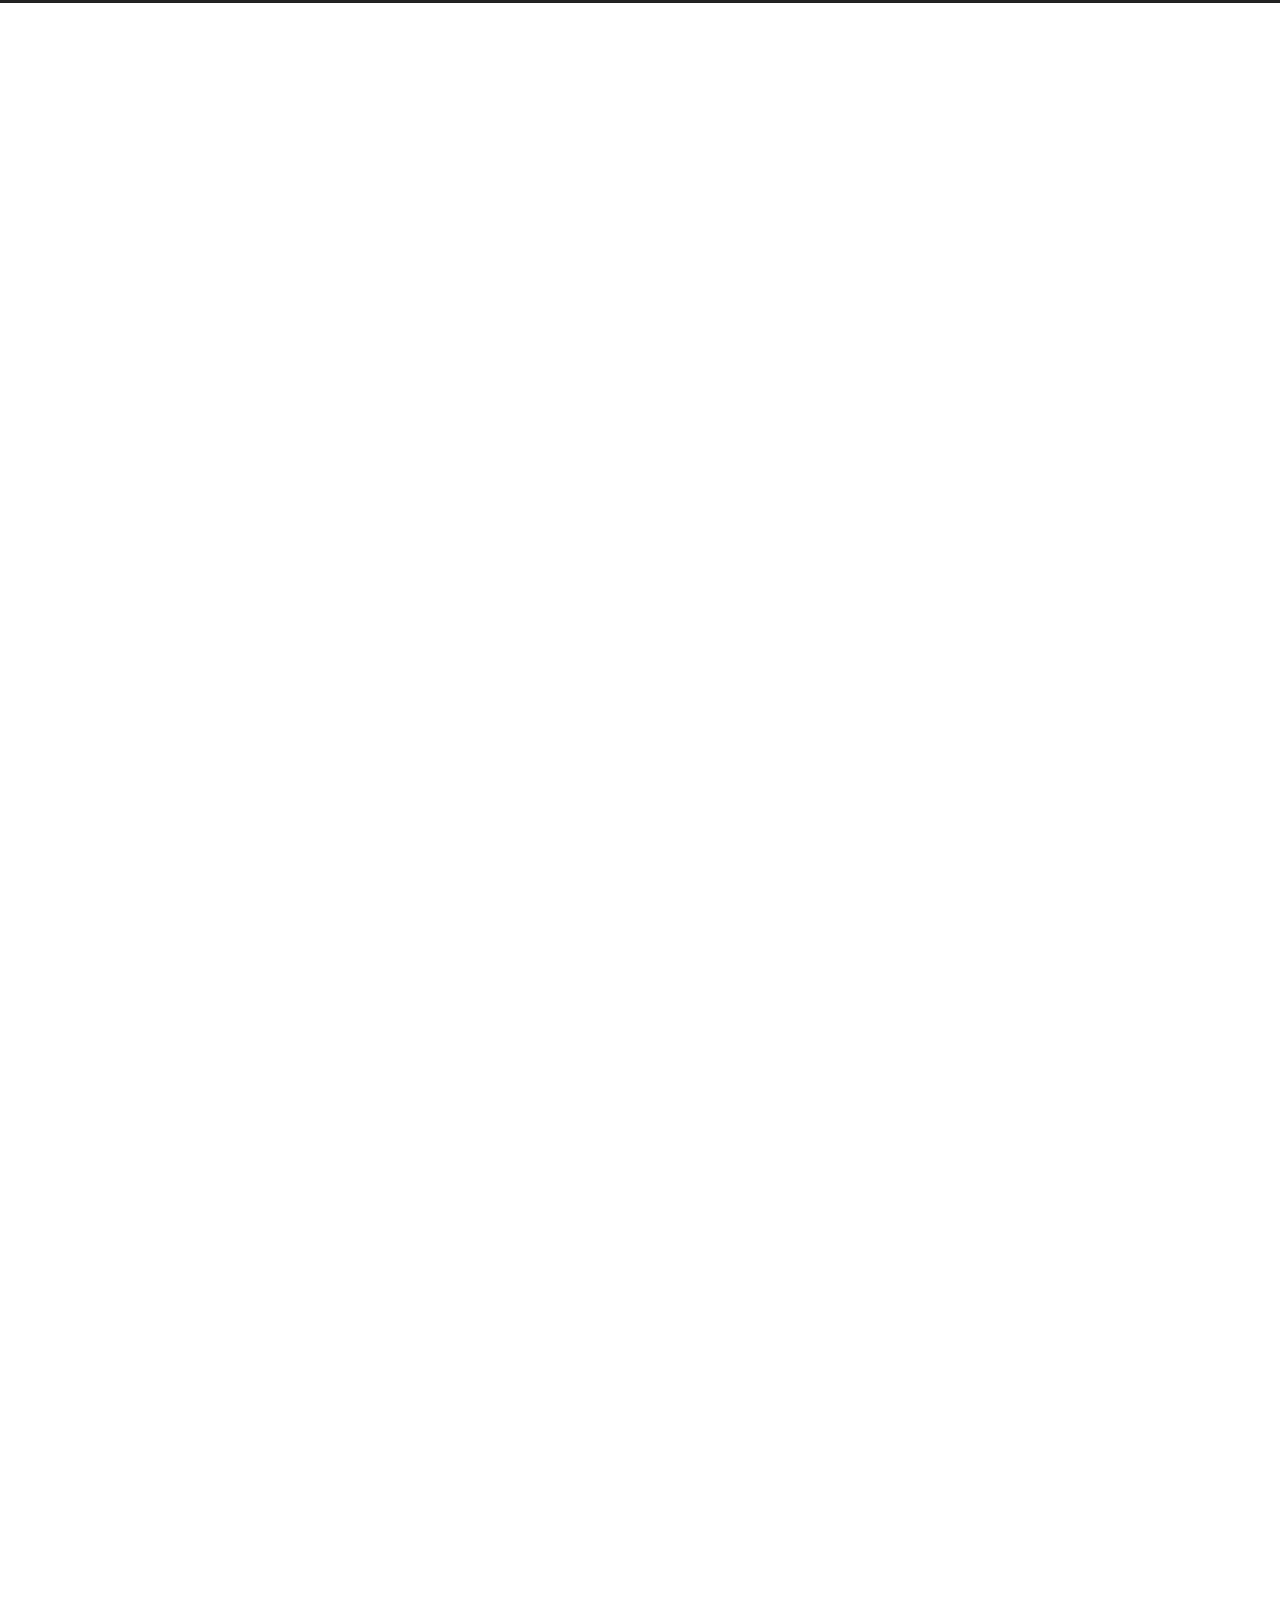
==== commit 95b3c259: "Site updated: 2022-07-05 21:50:10" ====
--- a/index.html
+++ b/index.html
@@ -189,7 +189,7 @@
       <span class="post-meta-item-text">发表于</span>
       
 
-      <time title="创建时间：2022-07-05 16:31:45 / 修改时间：16:22:38" itemprop="dateCreated datePublished" datetime="2022-07-05T16:31:45+08:00">2022-07-05</time>
+      <time title="创建时间：2022-07-05 16:31:45 / 修改时间：21:49:46" itemprop="dateCreated datePublished" datetime="2022-07-05T16:31:45+08:00">2022-07-05</time>
     </span>
 
   
@@ -203,7 +203,7 @@
     
     <div class="post-body" itemprop="articleBody">
           <p>Welcome to <a target="_blank" rel="noopener" href="https://hexo.io/">Hexo</a>! This is your very first post. Check <a target="_blank" rel="noopener" href="https://hexo.io/docs/">documentation</a> for more info. If you get any problems when using Hexo, you can find the answer in <a target="_blank" rel="noopener" href="https://hexo.io/docs/troubleshooting.html">troubleshooting</a> or you can ask me on <a target="_blank" rel="noopener" href="https://github.com/hexojs/hexo/issues">GitHub</a>.</p>
-<h2 id="Quick-Start"><a href="#Quick-Start" class="headerlink" title="Quick Start"></a>Quick Start</h2><h3 id="Create-a-new-post"><a href="#Create-a-new-post" class="headerlink" title="Create a new post"></a>Create a new post</h3><figure class="highlight bash"><table><tr><td class="gutter"><pre><span class="line">1</span><br></pre></td><td class="code"><pre><span class="line">$ hexo new <span class="string">&quot;My New Post&quot;</span></span><br></pre></td></tr></table></figure>
+<h2 id="Quick-Start"><a href="#Quick-Start" class="headerlink" title="Quick Start"></a>Quick Start</h2><h3 id="Create-a-new-post"><a href="#Create-a-new-post" class="headerlink" title="Create a new post"></a>Create a new post</h3><figure class="highlight c++"><table><tr><td class="gutter"><pre><span class="line">1</span><br><span class="line">2</span><br><span class="line">3</span><br><span class="line">4</span><br><span class="line">5</span><br><span class="line">6</span><br><span class="line">7</span><br></pre></td><td class="code"><pre><span class="line"><span class="meta">#<span class="keyword">include</span> <span class="string">&lt;cstdio&gt;</span></span></span><br><span class="line"><span class="function"><span class="type">int</span> <span class="title">main</span><span class="params">()</span> </span>&#123;</span><br><span class="line">    <span class="type">int</span> a,b;</span><br><span class="line">    <span class="built_in">scanf</span>(<span class="string">&quot;%d%d&quot;</span>,&amp;a,&amp;b);</span><br><span class="line">    <span class="built_in">printf</span>(<span class="string">&quot;%d&quot;</span>,a+b);</span><br><span class="line">    <span class="keyword">return</span> <span class="number">0</span>;</span><br><span class="line">&#125;</span><br></pre></td></tr></table></figure>
 
 <p>More info: <a target="_blank" rel="noopener" href="https://hexo.io/docs/writing.html">Writing</a></p>
 <h3 id="Run-server"><a href="#Run-server" class="headerlink" title="Run server"></a>Run server</h3><figure class="highlight bash"><table><tr><td class="gutter"><pre><span class="line">1</span><br></pre></td><td class="code"><pre><span class="line">$ hexo server</span><br></pre></td></tr></table></figure>
--- a/css/main.css
+++ b/css/main.css
@@ -2532,7 +2532,7 @@
   vertical-align: middle;
 }
 .links-of-author a::before {
-  background: #67b990;
+  background: #e867ff;
   display: inline-block;
   margin-right: 3px;
   transform: translateY(-2px);
